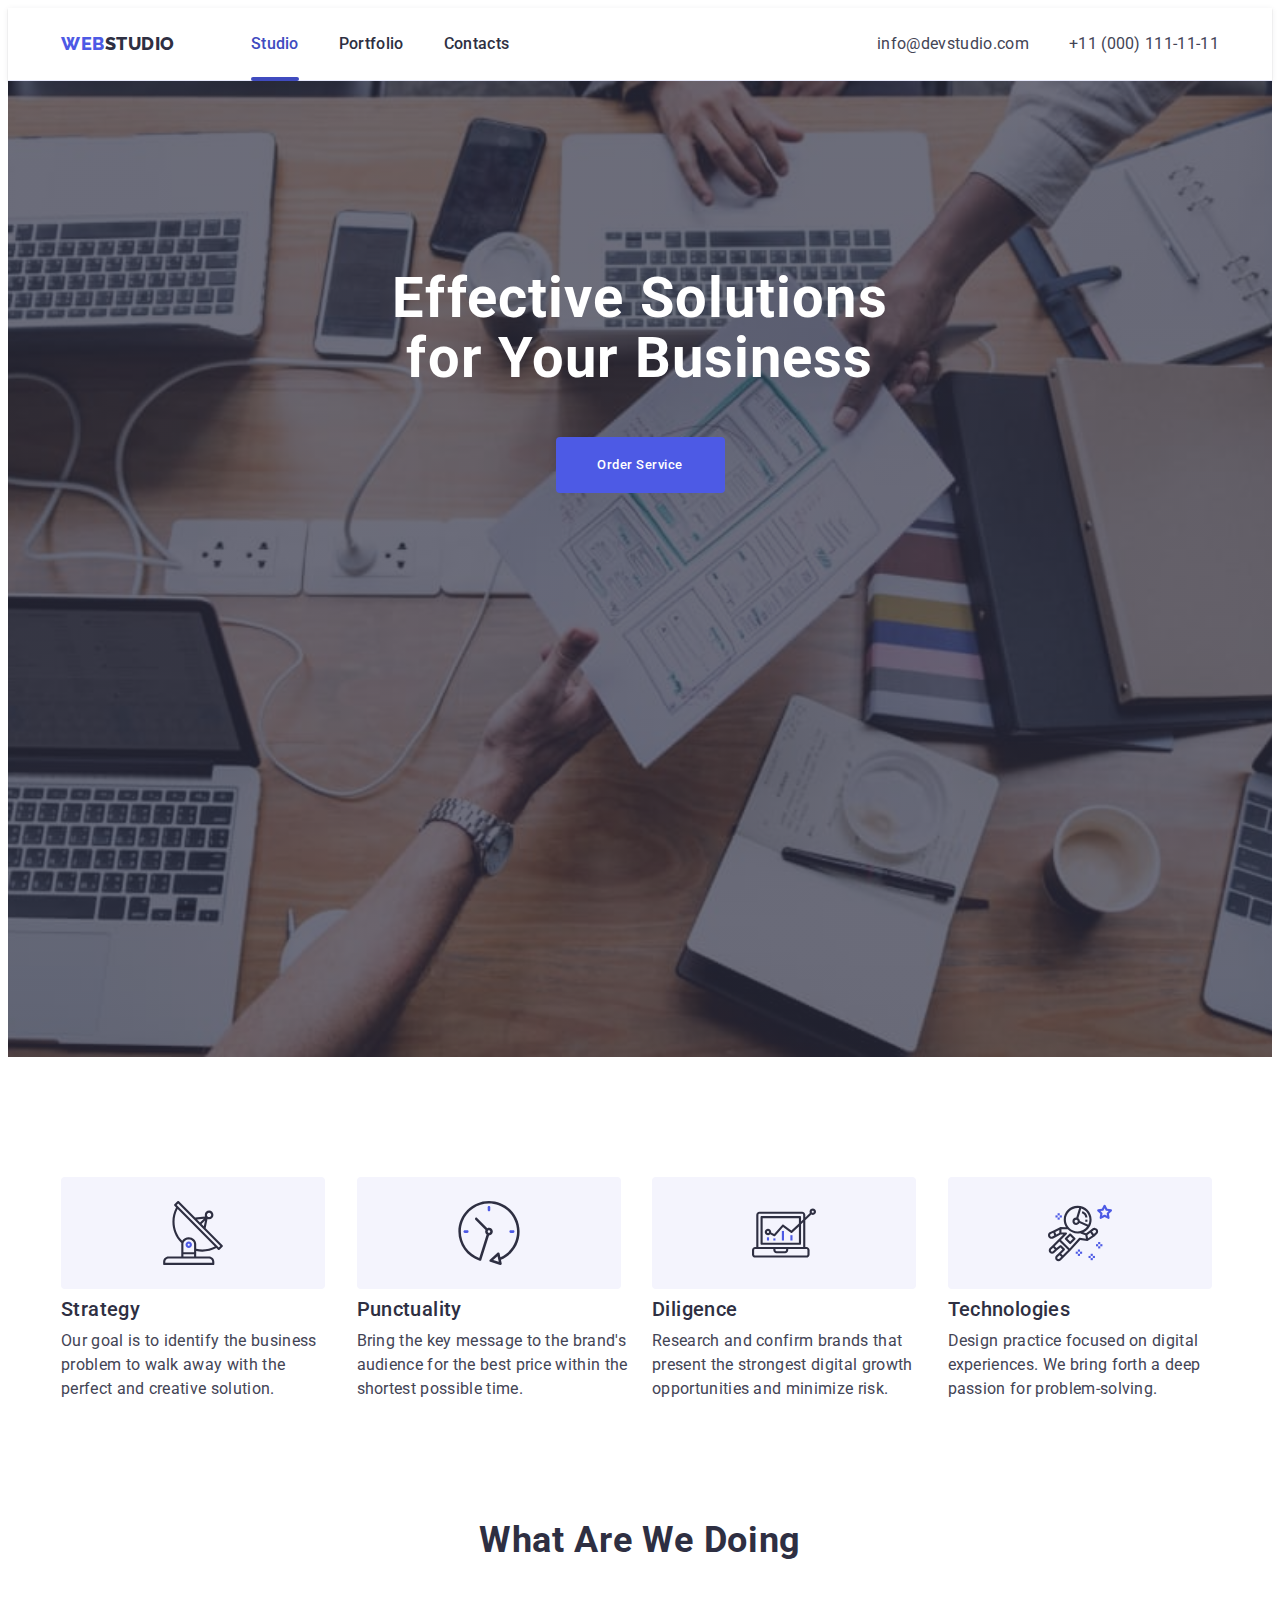
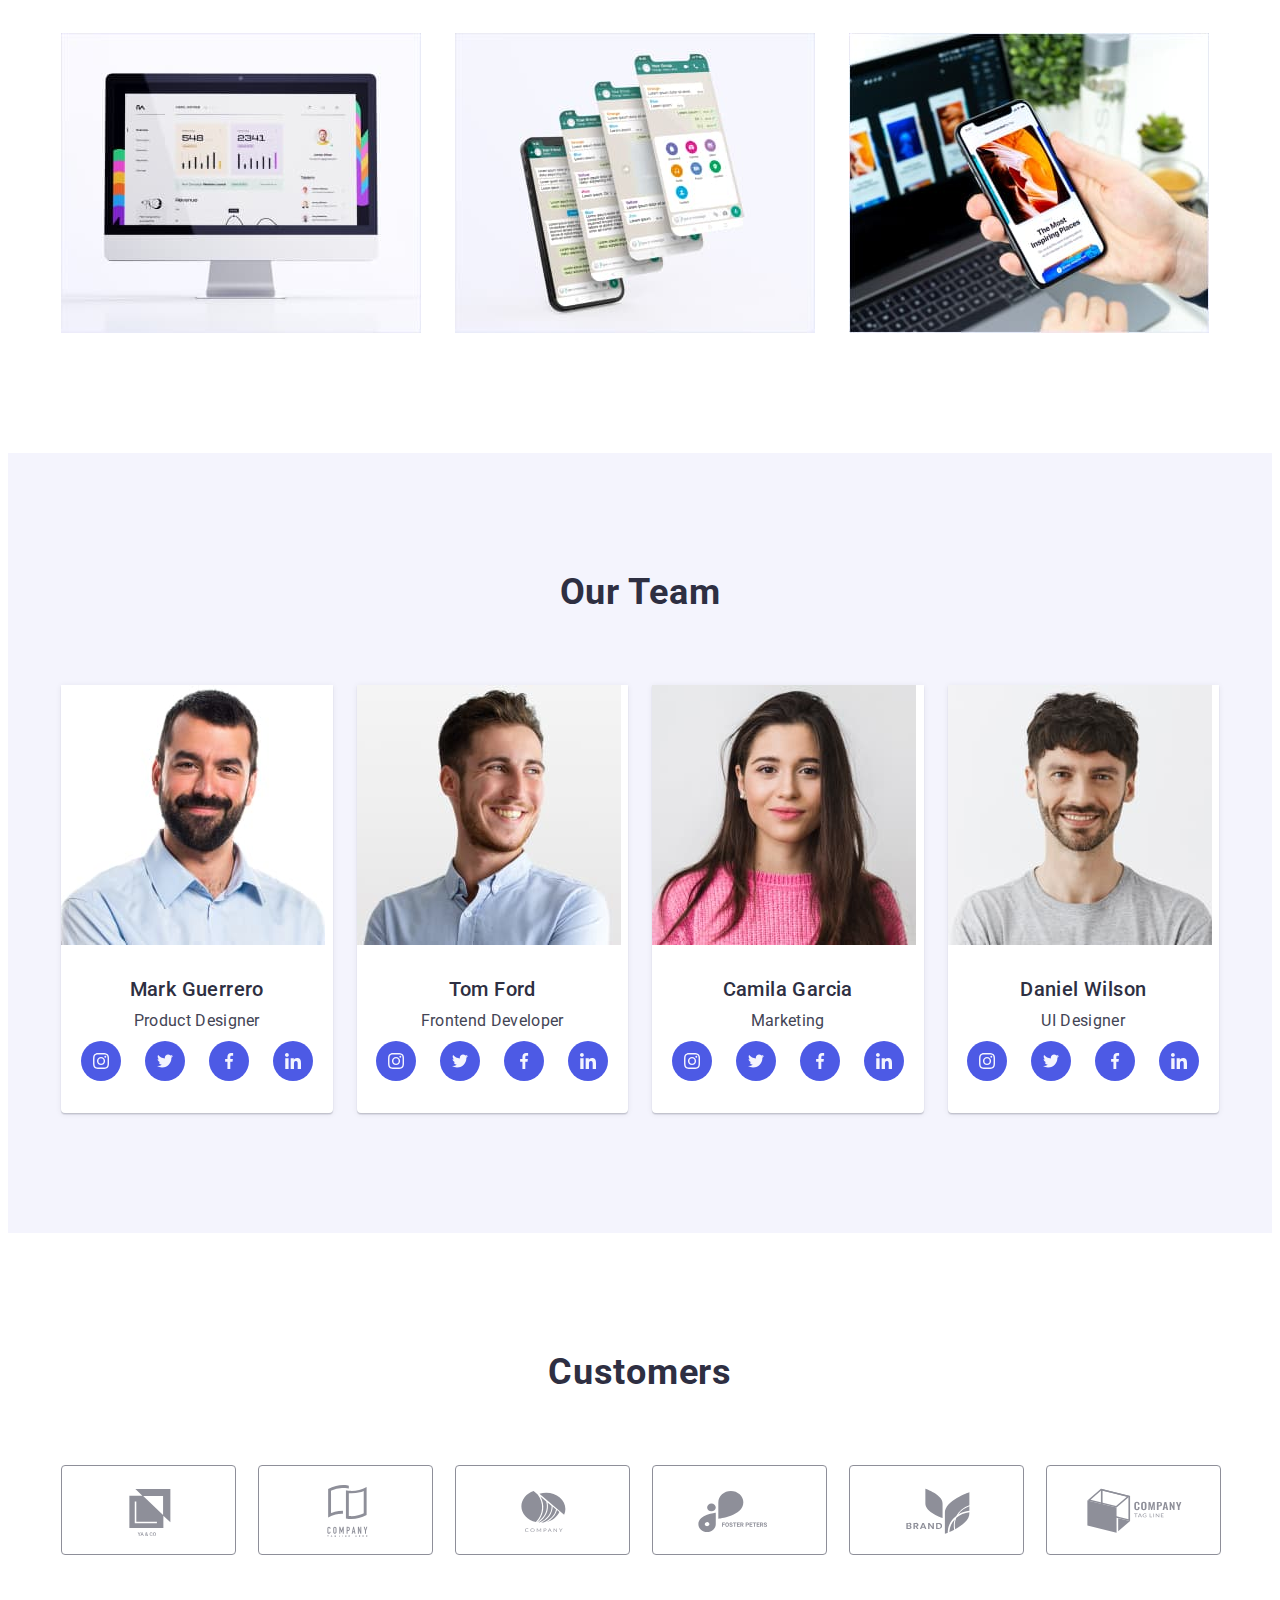
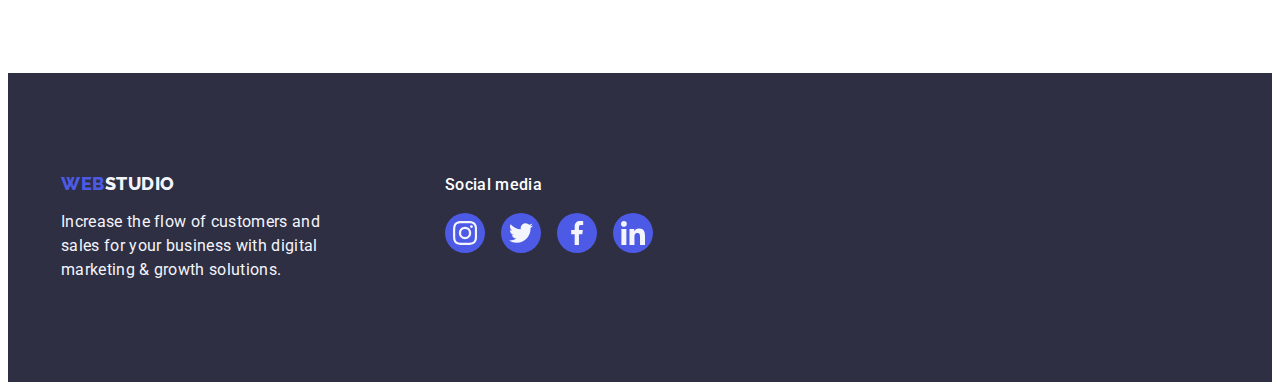
==== index.html @ 0ab4fd33 "Initial commit" ====
<!DOCTYPE html>
<html lang="en">

<head>
    <meta charset="UTF-8">
    <meta http-equiv="X-UA-Compatible" content="IE=edge">
    <meta name="viewport" content="width=device-width, initial-scale=1.0">
    <link rel="preconnect" href="https://fonts.googleapis.com">
    <link rel="preconnect" href="https://fonts.gstatic.com" crossorigin>
    <link
        href="https://fonts.googleapis.com/css2?family=Raleway:wght@800&family=Roboto:wght@400;500;700;900&display=swap"
        rel="stylesheet">

    <title>Studio</title>
    <link rel="stylesheet" href="https://cdnjs.cloudflare.com/ajax/libs/modern-normalize/2.0.0/modern-normalize.min.css"
        integrity="sha512-4xo8blKMVCiXpTaLzQSLSw3KFOVPWhm/TRtuPVc4WG6kUgjH6J03IBuG7JZPkcWMxJ5huwaBpOpnwYElP/m6wg=="
        crossorigin="anonymous" referrerpolicy="no-referrer">
    <link rel="stylesheet" href="./css/styles.css">
</head>

<body>
    <!-- HEADER -->
    <header class="header">
        <div class="container header-container">
            <nav class="header-navigation">
                <a class="logo-link link" href="./index.html">Web<span class="studio-logo">Studio</span></a>
                <ul class="navigation-list list">
                    <li class="navigation-item"><a class="navigation-link link current" href="./index.html">Studio</a>
                    </li>
                    <li class="navigation-item"><a class="navigation-link link" href="./portfolio.html">Portfolio</a>
                    </li>
                    <li class="navigation-item"><a class="navigation-link link" href="">Contacts</a></li>
                </ul>
            </nav>
            <address class="address">
                <ul class="address-list list">
                    <li class="address-item"><a class="address-link link"
                            href="mailto:info@devstudio.com">info@devstudio.com</a>
                    </li>
                    <li class="address-item"><a class="address-link link" href="tel:+110001111111">+11 (000)
                            111-11-11</a>
                    </li>
                </ul>
            </address>
        </div>
    </header>

    <!-- MAIN -->
    <main class="main">
        <!-- Section 1 -->
        <section class="section-one">
            <div class="container">
                <h1 class="main-title">Effective Solutions for Your Business</h1>
                <button class="button-studio" data-modal-open type="button">Order Service</button>
            </div>
        </section>

        <!-- Section 2 -->
        <section class="section-two">
            <div class="container">
                <h2 class="visually-hidden">Features</h2>
                <ul class="features-list list">
                    <li class="features-list-item">
                        <div class="main-fon-icon">
                            <svg class="features-icons" width="64" height="64">
                                <use href="./images/icons.svg#icon-antenna"></use>
                            </svg>
                        </div>
                        <h3 class="title-three">Strategy</h3>
                        <p class="features-text">Our goal is to identify the business
                            problem to walk away with the perfect and creative solution.</p>
                    </li>
                    <li class="features-list-item">
                        <div class="main-fon-icon">
                            <svg class="features-icons" width="64" height="64">
                                <use href="./images/icons.svg#icon-clock"></use>
                            </svg>
                        </div>
                        <h3 class="title-three">Punctuality</h3>
                        <p class="features-text">Bring the key message to the brand's audience for the best price within
                            the
                            shortest possible
                            time.
                        </p>
                    </li>
                    <li class="features-list-item">
                        <div class="main-fon-icon">
                            <svg class="features-icons" width="64" height="64">
                                <use href="./images/icons.svg#icon-diagram"></use>
                            </svg>
                        </div>
                        <h3 class="title-three">Diligence</h3>
                        <p class="features-text">Research and confirm brands that present the strongest digital growth
                            opportunities and minimize
                            risk.
                        </p>
                    </li>
                    <li class="features-list-item">
                        <div class="main-fon-icon">
                            <svg class="features-icons" width="64" height="64">
                                <use href="./images/icons.svg#icon-astronaut"></use>
                            </svg>
                        </div>
                        <h3 class="title-three">Technologies</h3>
                        <p class="features-text">Design practice focused on digital experiences. We bring forth a deep
                            passion for
                            problem-solving.
                        </p>
                    </li>
                </ul>
            </div>
        </section>

        <!-- Section 3 -->
        <section class="section-tree">
            <div class="container">
                <h2 class="title-two">What are we doing</h2>
                <ul class="our-work-list list">
                    <li class="our-work-item"><img src="./images/img-1.jpg" alt="computer" width="360" height="300">
                    </li>
                    <li class="our-work-item"><img src="./images/img-2.jpg" alt="smartphone" width="360" height="300">
                    </li>
                    <li class="our-work-item"><img src="./images/img-3.jpg" alt="hand" width="360" height="300"></li>
                </ul>
            </div>
        </section>

        <!-- Section 4 -->
        <section class="section-four">
            <div class="container">
                <h2 class="title-two">Our Team</h2>
                <ul class="members-list list">
                    <li class="members-list-item">
                        <img src="./images/mark.jpg" alt="Mark Guerrero photo" width="264" height="260">
                        <div class="members-list-box">
                            <h3 class="members-name">Mark Guerrero</h3>
                            <p class="members-position">Product Designer</p>
                            <ul class="members-media-list list">
                                <li class="members-item">
                                    <a class="media-link link" href="">
                                        <svg class="media-icons" width="16" height="16">
                                            <use href="./images/icons.svg#icon-instagram"></use>
                                        </svg>
                                    </a>
                                </li>

                                <li class="members-item">
                                    <a class="media-link link" href="">
                                        <svg class="media-icons" width="16" height="16">
                                            <use href="./images/icons.svg#icon-twitter"></use>
                                        </svg>
                                    </a>
                                </li>
                                <li class="members-item">
                                    <a class="media-link link" href="">
                                        <svg class="media-icons" width="16" height="16">
                                            <use href="./images/icons.svg#icon-facebook"></use>
                                        </svg>
                                    </a>
                                </li>
                                <li class="members-item">
                                    <a class="media-link link" href="">
                                        <svg class="media-icons" width="16" height="16">
                                            <use href="./images/icons.svg#icon-linkedin"></use>
                                        </svg>
                                    </a>
                                </li>
                            </ul>
                        </div>
                    </li>

                    <li class="members-list-item">
                        <img src="./images/tom.jpg" alt="Tom Ford photo" width="264" height="260">
                        <div class="members-list-box">
                            <h3 class="members-name">Tom Ford</h3>
                            <p class="members-position">Frontend Developer</p>
                            <ul class="members-media-list list">
                                <li class="members-item">
                                    <a class="media-link link" href="">
                                        <svg class="media-icons" width="16" height="16">
                                            <use href="./images/icons.svg#icon-instagram"></use>
                                        </svg>
                                    </a>
                                </li>

                                <li class="members-item">
                                    <a class="media-link link" href="">
                                        <svg class="media-icons" width="16" height="16">
                                            <use href="./images/icons.svg#icon-twitter"></use>
                                        </svg>
                                    </a>
                                </li>
                                <li class="members-item">
                                    <a class="media-link link" href="">
                                        <svg class="media-icons" width="16" height="16">
                                            <use href="./images/icons.svg#icon-facebook"></use>
                                        </svg>
                                    </a>
                                </li>
                                <li class="members-item">
                                    <a class="media-link link" href="">
                                        <svg class="media-icons" width="16" height="16">
                                            <use href="./images/icons.svg#icon-linkedin"></use>
                                        </svg>
                                    </a>
                                </li>
                            </ul>
                        </div>
                    </li>

                    <li class="members-list-item">
                        <img src="./images/camila.jpg" alt="Camila Garcia" width="264" height="260">
                        <div class="members-list-box">
                            <h3 class="members-name">Camila Garcia</h3>
                            <p class="members-position">Marketing</p>
                            <ul class="members-media-list list">
                                <li class="members-item">
                                    <a class="media-link link" href="">
                                        <svg class="media-icons" width="16" height="16">
                                            <use href="./images/icons.svg#icon-instagram"></use>
                                        </svg>
                                    </a>
                                </li>
                                <li class="members-item">
                                    <a class="media-link link" href="">
                                        <svg class="media-icons" width="16" height="16">
                                            <use href="./images/icons.svg#icon-twitter"></use>
                                        </svg>
                                    </a>
                                </li>
                                <li class="members-item">
                                    <a class="media-link link" href="">
                                        <svg class="media-icons" width="16" height="16">
                                            <use href="./images/icons.svg#icon-facebook"></use>
                                        </svg>
                                    </a>
                                </li>
                                <li class="members-item">
                                    <a class="media-link link" href="">
                                        <svg class="media-icons" width="16" height="16">
                                            <use href="./images/icons.svg#icon-linkedin"></use>
                                        </svg>
                                    </a>
                                </li>
                            </ul>
                        </div>
                    </li>

                    <li class="members-list-item">
                        <img src="./images/daniel.jpg" alt="Daniel Wilson" width="264" height="260">
                        <div class="members-list-box">
                            <h3 class="members-name">Daniel Wilson</h3>
                            <p class="members-position">UI Designer</p>
                            <ul class="members-media-list list">
                                <li class="members-item">
                                    <a class="media-link link" href="">
                                        <svg class="media-icons" width="16" height="16">
                                            <use href="./images/icons.svg#icon-instagram"></use>
                                        </svg>
                                    </a>
                                </li>
                                <li class="members-item">
                                    <a class="media-link link" href="">
                                        <svg class="media-icons" width="16" height="16">
                                            <use href="./images/icons.svg#icon-twitter"></use>
                                        </svg>
                                    </a>
                                </li>
                                <li class="members-item">
                                    <a class="media-link link" href="">
                                        <svg class="media-icons" width="16" height="16">
                                            <use href="./images/icons.svg#icon-facebook"></use>
                                        </svg>
                                    </a>
                                </li>
                                <li class="members-item">
                                    <a class="media-link link" href="">
                                        <svg class="media-icons" width="16" height="16">
                                            <use href="/images/icons.svg#icon-linkedin"></use>
                                        </svg>
                                    </a>
                                </li>
                            </ul>
                        </div>
                    </li>
                </ul>
            </div>
        </section>
        <!-- Section 5 -->
        <section class="section-five">
            <div class="container">
                <h2 class="title-two">Customers</h2>
                <ul class="customers-list list">
                    <li class="customers-link-item link">
                        <a class="customers-link" href="">
                            <svg class="customers-icons" width="104" height="56">
                                <use href="./images/icons.svg#icon-customer-1"></use>
                            </svg>
                        </a>
                    </li>
                    <li class="customers-link-item link">
                        <a class="customers-link" href="">
                            <svg class="customers-icons" width="104" height="56">
                                <use href="./images/icons.svg#icon-customer-2"></use>
                            </svg>
                        </a>
                    </li>
                    <li class="customers-link-item link">
                        <a class="customers-link" href="">
                            <svg class="customers-icons" width="104" height="56">
                                <use href="./images/icons.svg#icon-customer-3"></use>
                            </svg>
                        </a>
                    </li>
                    <li class="customers-link-item link">
                        <a class="customers-link" href="">
                            <svg class="customers-icons" width="104" height="56">
                                <use href="./images/icons.svg#icon-customer-4"></use>
                            </svg>
                        </a>
                    </li>
                    <li class="customers-link-item link">
                        <a class="customers-link" href="">
                            <svg class="customers-icons" width="104" height="56">
                                <use href="./images/icons.svg#icon-customer-5"></use>
                            </svg>
                        </a>
                    </li>
                    <li class="customers-link-item link">
                        <a class="customers-link" href="">
                            <svg class="customers-icons" width="104" height="56">
                                <use href="./images/icons.svg#icon-customer-6"></use>
                            </svg>
                        </a>
                    </li>
                </ul>
            </div>
        </section>
    </main>

    <!-- FOOTER -->
    <footer class="footer">
        <div class="container footer-container">
            <div class="footer-box">
                <a class="logo-footer-link link" href="./index.html">Web<span
                        class="studio-logo-footer">Studio</span></a>
                <p class="text-footer">
                    Increase the flow of customers and
                    sales for your business with digital
                    marketing & growth solutions.
                </p>
            </div>


            <div class="footer-icons-container">
                <p class="footer-subtitle">Social media</p>
                <ul class="footer-media-list list">
                    <li class="footer-item">
                        <a class="footer-link link" href="">
                            <svg class="footer-icons" width="24" height="24">
                                <use href="./images/icons.svg#icon-instagram"></use>
                            </svg>
                        </a>
                    </li>
                    <li class="footer-item">
                        <a class="footer-link link" href="">
                            <svg class="footer-icons" width="24" height="24">
                                <use href="./images/icons.svg#icon-twitter"></use>
                            </svg>
                        </a>
                    </li>
                    <li class="footer-item">
                        <a class="footer-link link" href="">
                            <svg class="footer-icons" width="24" height="24">
                                <use href="./images/icons.svg#icon-facebook"></use>
                            </svg>
                        </a>
                    </li>
                    <li class="footer-item">
                        <a class="footer-link link" href="">
                            <svg class="footer-icons" width="24" height="24">
                                <use href="./images/icons.svg#icon-linkedin"></use>
                            </svg>
                        </a>
                    </li>
                </ul>
            </div>
        </div>
    </footer>
    <!-- Модальне вікно -->
    <div class="backdrop is-hidden" data-modal>
        <div class="modal">
            <button type="button" class="modal-button" data-modal-close>
                <svg class="icon-modal" width="8" height="8">
                    <use href="./images/symbol-defs.svg#icon-vector"></use>
                </svg>
            </button>
        </div>
    </div>
    <script src="./js/modal.js"></script>
</body>

</html>
---- css/styles.css ----
:root {
  --primary-color: #4d5ae5;
  --ocean-color: #404bbf;
  --navy-blue-color: #2e2f42;
  --body-text-color: #434455;
  --white-color: #ffffff;
  --cloud-color: #f4f4fd;
  --accent-color: #e7e9fc;
}

body {
  font-family: "Roboto", sans-serif;
  color: var(--body-text-color);
  background-color: var(--white-color);
}
.link {
  text-decoration: none;
}
.list {
  list-style: none;
}
p,
h1,
h2,
h3,
h4,
h5,
h6 {
  margin-top: 0;
  margin-bottom: 0;
}
ul {
  margin-top: 0;
  margin-bottom: 0;
  padding-left: 0;
}
img {
  display: block;
  max-width: 100%;
}
.container {
  width: 100%;
  max-width: 1158px;
  padding-left: 15px;
  padding-right: 15px;
  margin: 0 auto;
}
/*---------------------------------Header--------------------------------*/
.header {
  border-bottom: 1px solid #e7e9fc;
  height: 72px;
  box-shadow: 0px 2px 1px rgba(46, 47, 66, 0.08),
    0px 1px 1px rgba(46, 47, 66, 0.16), 0px 1px 6px rgba(46, 47, 66, 0.08);
}
.header-container {
  display: flex;
  align-items: center;
}
.header-navigation {
  display: flex;
  align-items: center;
  margin-right: auto;
}
.logo-link {
  font-family: "Raleway", sans-serif;
  text-transform: uppercase;
  color: var(--primary-color);
  font-weight: 800;
  font-size: 18px;
  line-height: 1.17;
  letter-spacing: 0.03em;
  margin-right: 76px;
}
.studio-logo {
  color: var(--navy-blue-color);
}
.navigation-list {
  display: flex;
  gap: 40px;
}
.navigation-link {
  font-weight: 500;
  font-size: 16px;
  line-height: 1.5;
  color: var(--navy-blue-color);
  letter-spacing: 0.02em;
  padding: 24px 0;
  display: block;
  transition: color 250ms cubic-bezier(0.4, 0, 0.2, 1);
}
.navigation-link:hover,
.navigation-link:focus {
  color: var(--ocean-color);
}
.current {
  position: relative;
  color: var(--ocean-color);
}
.current::after {
  content: "";
  position: absolute;
  left: 0;
  bottom: -1px;
  width: 100%;
  height: 4px;
  background-color: var(--ocean-color);
  border-radius: 2px;
}
.address {
  font-style: normal;
  display: flex;
  gap: 40px;
  padding: 24px 0;
}
.address-list {
  display: flex;
  gap: 40px;
}
.address-link {
  font-style: normal;
  font-size: 16px;
  line-height: 1.5;
  color: var(--body-text-color);
  letter-spacing: 0.02em;
  transition: color 250ms cubic-bezier(0.4, 0, 0.2, 1);
}
.address-link:hover,
.address-link:focus {
  color: var(--ocean-color);
}

/* ------------------------Main-------------------------- */
.section-one {
  background-color: var(--navy-blue-color);
  background-image: linear-gradient(
      rgba(46, 47, 66, 0.7),
      rgba(46, 47, 66, 0.7)
    ),
    url(../images/people-office.jpg);
  background-repeat: no-repeat;
  background-position: center;
  background-size: cover;
  padding: 188px 0;
  height: 600px;
  max-width: 1440px;
  margin-left: auto;
  margin-right: auto;
}

.main-title {
  font-size: 56px;
  color: var(--white-color);
  line-height: 1.07;
  letter-spacing: 0.02em;
  text-align: center;
  max-width: 496px;
  margin-left: auto;
  margin-right: auto;
  margin-bottom: 48px;
}

.button-studio {
  font-family: "Roboto", sans-serif;
  font-weight: 500;
  background-color: var(--primary-color);
  line-height: 1.5;
  letter-spacing: 0.04em;
  color: var(--white-color);
  cursor: pointer;
  display: block;
  width: 169px;
  min-width: 169px;
  height: 56px;
  border: none;
  border-radius: 4px;
  margin-left: auto;
  margin-right: auto;
  transition: background-color 250ms cubic-bezier(0.4, 0, 0.2, 1);
}

.button-studio:hover,
.button-studio:focus {
  background-color: var(--ocean-color);
}

/* ----------------------SECTION_02----------------------- */
.section-two {
  padding: 120px 0;
}
.visually-hidden {
  position: absolute;
  width: 1px;
  height: 1px;
  margin: -1px;
  border: 0;
  padding: 0;
  white-space: nowrap;
  clip-path: inset(100%);
  clip: rect(0 0 0 0);
  overflow: hidden;
}
.features-list {
  display: flex;
  gap: 24px;
}
.features-list-item {
  width: calc((100% - 72px) / 4);
}
.main-fon-icon {
  display: flex;
  gap: 24px;
  max-width: 264px;
  height: 112px;
  background-color: var(--cloud-color);
  align-items: center;
  justify-content: center;
  margin-bottom: 8px;
  border-radius: 4px;
}
.features-icons {
}
.title-three {
  font-weight: 500;
  font-size: 20px;
  line-height: 1.2;
  color: var(--navy-blue-color);
  letter-spacing: 0.02em;
  margin-bottom: 8px;
}

.features-text {
  font-size: 16px;
  line-height: 1.5;
  color: var(--body-text-color);
  letter-spacing: 0.02em;
}

/* --------------------------------SECTION_03------------------------------- */
.section-tree {
  padding-bottom: 120px;
  text-align: center;
}
.title-two {
  font-size: 36px;
  text-transform: capitalize;
  color: var(--navy-blue-color);
  line-height: 1.11;
  letter-spacing: 0.02em;
  text-align: center;
  margin-bottom: 72px;
}
.our-work-list {
  display: flex;
  gap: 24px;
}
.our-work-item {
  width: calc((100% - 24px * 2) / 3);
}
/* ---------------------------------SECTION_04--------------------------------- */
.section-four {
  background-color: var(--cloud-color);
  padding: 120px 0;
}
.members-list {
  display: flex;
  gap: 24px;
}
.members-list-item {
  background-color: var(--white-color);
  width: calc((100% - 24px * 3) / 4);
  border-radius: 0px 0px 4px 4px;
  box-shadow: 0px 1px 6px rgba(46, 47, 66, 0.08),
    0px 1px 1px rgba(46, 47, 66, 0.16), 0px 2px 1px rgba(46, 47, 66, 0.08);
}
.members-list-box {
  padding: 32px 0;
}
.members-name {
  font-weight: 500;
  font-size: 20px;
  line-height: 1.2;
  color: var(--navy-blue-color);
  letter-spacing: 0.02em;
  text-align: center;
  margin-bottom: 8px;
}

.members-position {
  font-size: 16px;
  line-height: 1.5;
  color: var(--body-text-color);
  letter-spacing: 0.02em;
  text-align: center;
  /* margin-top: 8px; */
  margin-bottom: 8px;
}
.members-media-list {
  display: flex;
  gap: 24px;
  justify-content: center;
}
.members-item {
  height: 40px;
  width: 40px;
}
.media-link {
  height: 100%;
  width: 100%;
  background-color: var(--primary-color);
  border-radius: 50%;
  display: flex;
  text-align: center;
  justify-content: center;
  align-items: center;
  transition: background-color 250ms cubic-bezier(0.4, 0, 0.2, 1);
}
.media-link:hover,
.media-link:focus {
  background-color: var(--ocean-color);
}
.media-icons {
  fill: var(--cloud-color);
}
/* ----------------------------SECTION_05-------------------------------------- */
.section-five {
  padding: 120px 0;
}
.customers-list {
  display: flex;
  gap: 24px;
  justify-content: center;
}
.customers-link-item {
  height: 88px;
  width: 56px;
  width: calc((100% - 120px) / 6);
}
.customers-link {
  height: 100%;
  width: 100%;
  border: 1px solid #8e8f99;
  display: flex;
  text-align: center;
  justify-content: center;
  align-items: center;
  border: 1px solid #8e8f99;
  border-radius: 4px;
  background-color: var(--white-color);
  transition: border-color 250ms cubic-bezier(0.4, 0, 0.2, 1),
    color 250ms cubic-bezier(0.4, 0, 0.2, 1);
  color: #8e8f99;
}
.customers-link:hover,
.customers-link:focus {
  border: 1px solid var(--ocean-color);
  color: #404bbf;
}
.customers-link:hover .customers-icons,
.customers-link:focus .customers-icons {
  fill: var(--ocean-color);
}
.customers-icons {
  /* fill: #8e8f99; */
  transition: fill 250ms cubic-bezier(0.4, 0, 0.2, 1);
  fill: currentColor;
}
/* --------------------------------------FOOTER----------------------------------*/
.footer {
  background-color: var(--navy-blue-color);
  padding: 100px 0;
}
.footer-container {
  display: flex;
  align-items: baseline;
}
.footer-box {
  margin-right: 120px;
  /* display: flex; */
}
.logo-footer-link {
  font-family: "Raleway", sans-serif;
  font-weight: 800;
  font-size: 18px;
  line-height: 1.17;
  letter-spacing: 0.03em;
  text-transform: uppercase;
  color: var(--primary-color);
  display: flex;
  display: inline-block;
  margin-bottom: 16px;
}
.studio-logo-footer {
  color: var(--cloud-color);
}
.text-footer {
  font-size: 16px;
  line-height: 1.5;
  color: var(--cloud-color);
  letter-spacing: 0.02em;
  max-width: 264px;
}
.footer-icons-container {
  margin-right: 120px;
}
.footer-subtitle {
  font-weight: 500;
  font-size: 16px;
  line-height: 1.5;
  color: var(--white-color);
  letter-spacing: 0.02em;
  margin-bottom: 16px;
}
.footer-media-list {
  display: flex;
  gap: 16px;
  justify-content: center;
}
.footer-item {
  height: 40px;
  width: 40px;
}
.footer-link {
  height: 100%;
  width: 100%;
  background-color: var(--primary-color);
  border-radius: 50%;
  display: flex;
  text-align: center;
  justify-content: center;
  align-items: center;
  transition: background-color 250ms cubic-bezier(0.4, 0, 0.2, 1);
}
.footer-link:hover,
.footer-link:focus {
  background-color: #31d0aa;
}
.footer-icons {
  fill: var(--cloud-color);
}

/*------------------------------------------PORTFOLIO-------------------------------------*/
.section-portfolio {
  list-style: none;
  padding: 96px 0 120px 0;
}
.button-portfolio-list {
  display: flex;
  gap: 24px;
  margin-bottom: 72px;
  justify-content: center;
}
.button-portfolio {
  font-family: "Roboto", sans-serif;
  font-weight: 500;
  font-size: 16px;
  line-height: 1.5;
  letter-spacing: 0.04em;
  color: var(--primary-color);
  background-color: var(--cloud-color);
  cursor: pointer;
  border: 1px solid var(--accent-color);
  border-radius: 4px;
  padding: 12px 24px;
  transition: color 250ms cubic-bezier(0.4, 0, 0.2, 1),
    background-color 250ms cubic-bezier(0.4, 0, 0.2, 1),
    border-color 250ms cubic-bezier(0.4, 0, 0.2, 1),
    box-shadow 250ms cubic-bezier(0.4, 0, 0.2, 1);
}
.button-portfolio:hover,
.button-portfolio:focus {
  color: var(--white-color);
  background-color: var(--ocean-color);
  border: 1px solid transparent;
  box-shadow: 0px 3px 1px rgba(0, 0, 0, 0.1), 0px 2px 1px rgba(0, 0, 0, 0.08),
    0px 2px 2px rgba(0, 0, 0, 0.12);
}
/* <!--------------------------------------Portfolio projects list -----------------------------------> */
.portfolio-list {
  list-style: none;
  display: flex;
  flex-wrap: wrap;
  column-gap: 24px;
  row-gap: 48px;
}
.portfolio-item {
  width: calc((100% - 48px) / 3);
  background-color: var(--white-color);
}

.portfolio-item:hover .portfolio-cover-text {
  transform: translateY(0%);
}
.portfolio-link:focus .portfolio-cover-text {
  transform: translateY(0%);
}
.portfolio-link:hover,
.portfolio-link:focus {
  box-shadow: 0px 1px 6px rgba(46, 47, 66, 0.08),
    0px 1px 1px rgba(46, 47, 66, 0.16), 0px 2px 1px rgba(46, 47, 66, 0.08);
  border: 1px solid #e7e9fc;
}
.portfolio-link {
  display: block;
  /* box-shadow: 0px 1px 6px rgba(46, 47, 66, 0.08),
    0px 1px 1px rgba(46, 47, 66, 0.16), 0px 2px 1px rgba(46, 47, 66, 0.08);
  border: 1px solid #e7e9fc; */
  transition: box-shadow 250ms cubic-bezier(0.4, 0, 0.2, 1);
}

.portfolio-cover-block {
  position: relative;
  overflow: hidden;
}
.portfolio-cover-text {
  font-size: 16px;
  line-height: 1.5;
  letter-spacing: 0.02em;
  color: var(--cloud-color);
  background-color: var(--primary-color);
  position: absolute;
  top: 0;
  left: 0;
  padding: 40px 32px;
  transform: translateY(100%);
  transition: transform 250ms cubic-bezier(0.4, 0, 0.2, 1);
  width: 100%;
  height: 100%;
}
.portfolio-info {
  padding: 32px 16px;
  border: 1px solid var(--accent-color);
  width: 360px;
  border: 1px solid var(--accent-color);
  border-top: none;
  border: 1px solid #e7e9fc;
}
.portfolio-title {
  font-weight: 500;
  font-size: 20px;
  line-height: 1.2;
  color: var(--navy-blue-color);
  margin-bottom: 8px;
}

.portfolio-description {
  font-size: 16px;
  line-height: 1.5;
  color: var(--body-text-color);
  letter-spacing: 0.02em;
}
.portfolio-title {
  font-weight: 500;
  font-size: 20px;
  line-height: 1.2;
  letter-spacing: 0.02em;
  color: var(--navy-blue-color);
  margin-bottom: 8px;
}
/* <!-- Модальне вікно --> */
.backdrop {
  position: fixed;
  top: 0;
  z-index: 2;
  width: 100%;
  height: 100%;
  background-color: rgba(46, 47, 66, 0.4);
  transition: opacity 250ms cubic-bezier(0.4, 0, 0.2, 1),
    visibility 250ms cubic-bezier(0.4, 0, 0.2, 1);
}
.modal {
  position: absolute;
  top: 50%;
  left: 50%;
  transform: translate(-50%, -50%) scale(1);
  transition: transform 250ms cubic-bezier(0.4, 0, 0.2, 1);
  width: 408px;
  min-height: 584px;
  background-color: #fcfcfc;
  box-shadow: 0px 1px 1px rgba(0, 0, 0, 0.14), 0px 1px 3px rgba(0, 0, 0, 0.12),
    0px 2px 1px rgba(0, 0, 0, 0.2);
  border-radius: 4px;
  /* padding: 24px 360px 536px 24px; */
}
.backdrop.modal .is-hidden {
  transform: translate(-50%, -50%) scale(0);
}
.modal-button {
  position: absolute;
  right: 24px;
  top: 24px;
  width: 24px;
  height: 24px;
  border: 1px solid rgba(0, 0, 0, 0.1);
  background-color: transparent;
  border-radius: 50%;
  background-color: #e7e9fc;
  cursor: pointer;
  display: flex;
  align-items: center;
  justify-content: center;
  padding: 0;
  transition: background-color 250ms cubic-bezier(0.4, 0, 0.2, 1),
    border 250ms cubic-bezier(0.4, 0, 0.2, 1);
}
.modal-button:hover,
.modal-button:focus {
  background-color: var(--ocean-color);
  fill: var(--white-color);
  border: none;
}
.icon-modal {
  transition: fill 250ms cubic-bezier(0.4, 0, 0.2, 1);
}
.is-hidden {
  visibility: hidden;
  opacity: 0;
  pointer-events: none;
}
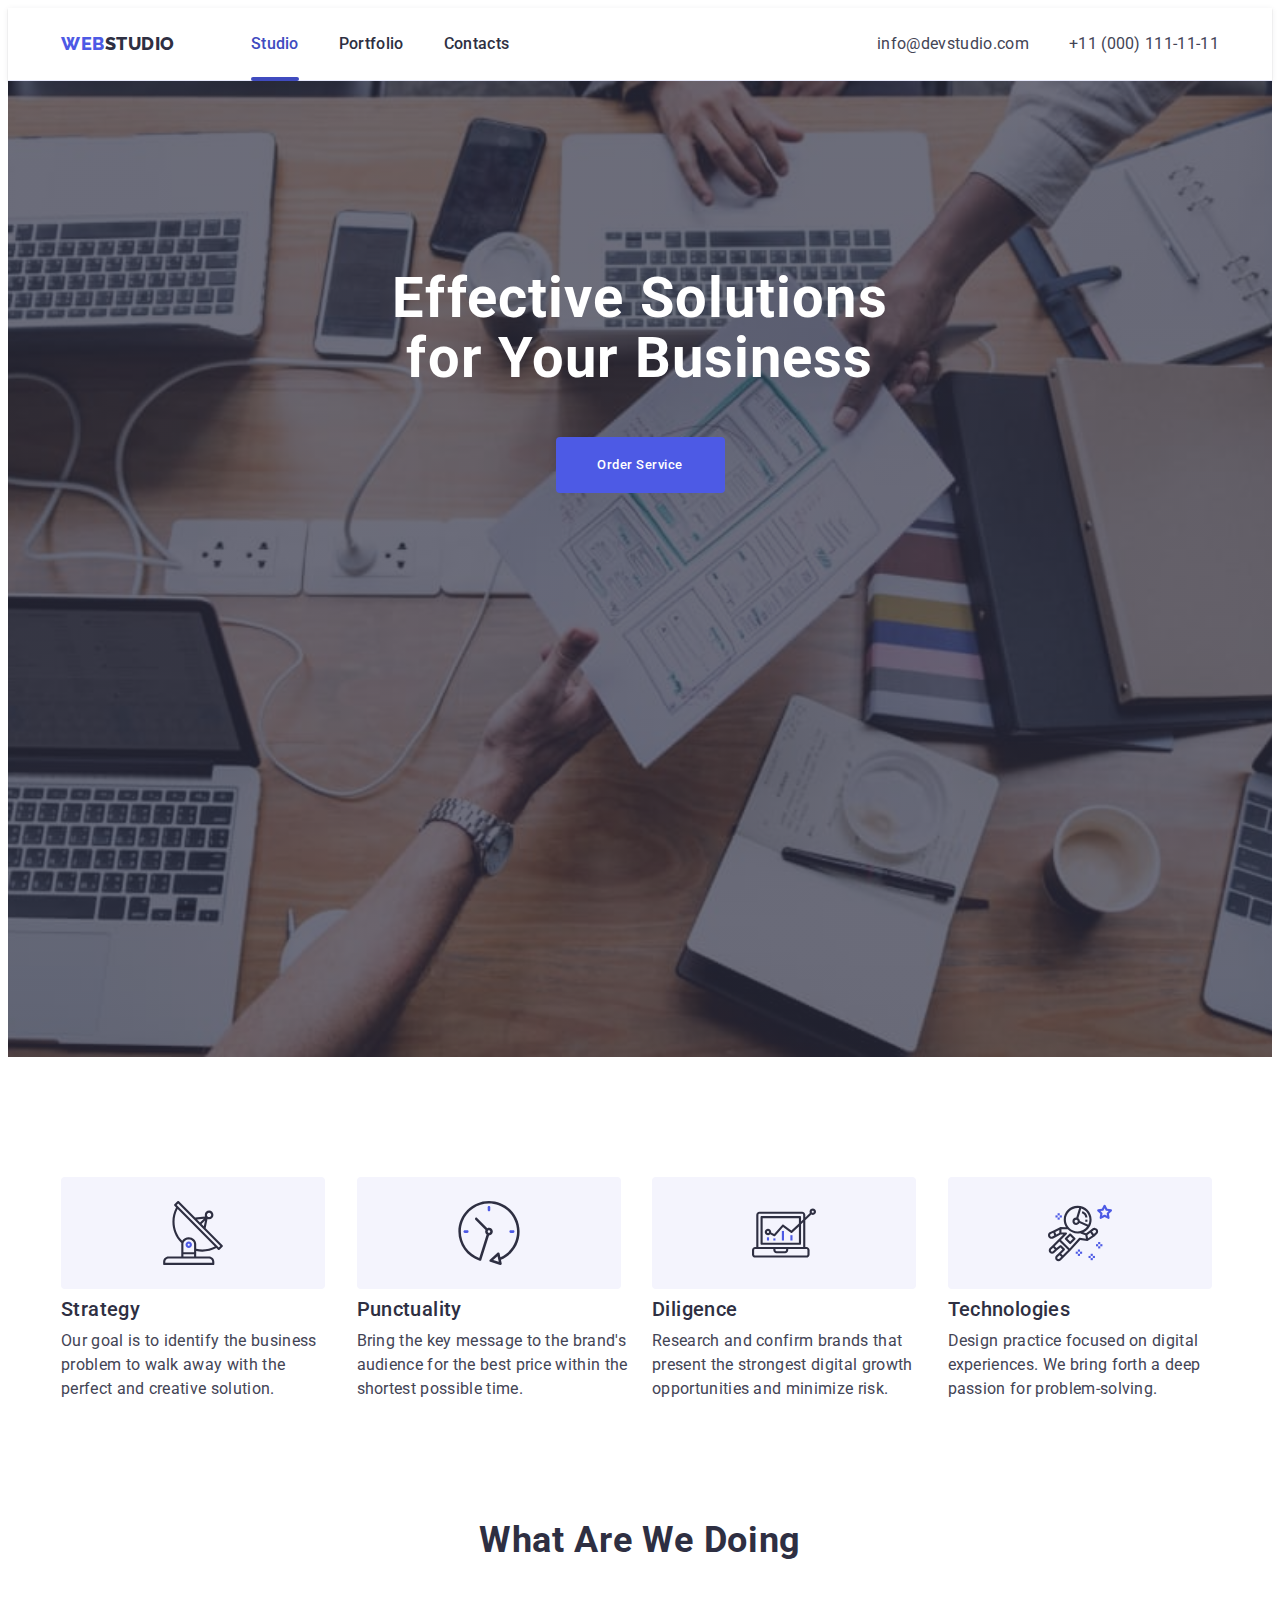
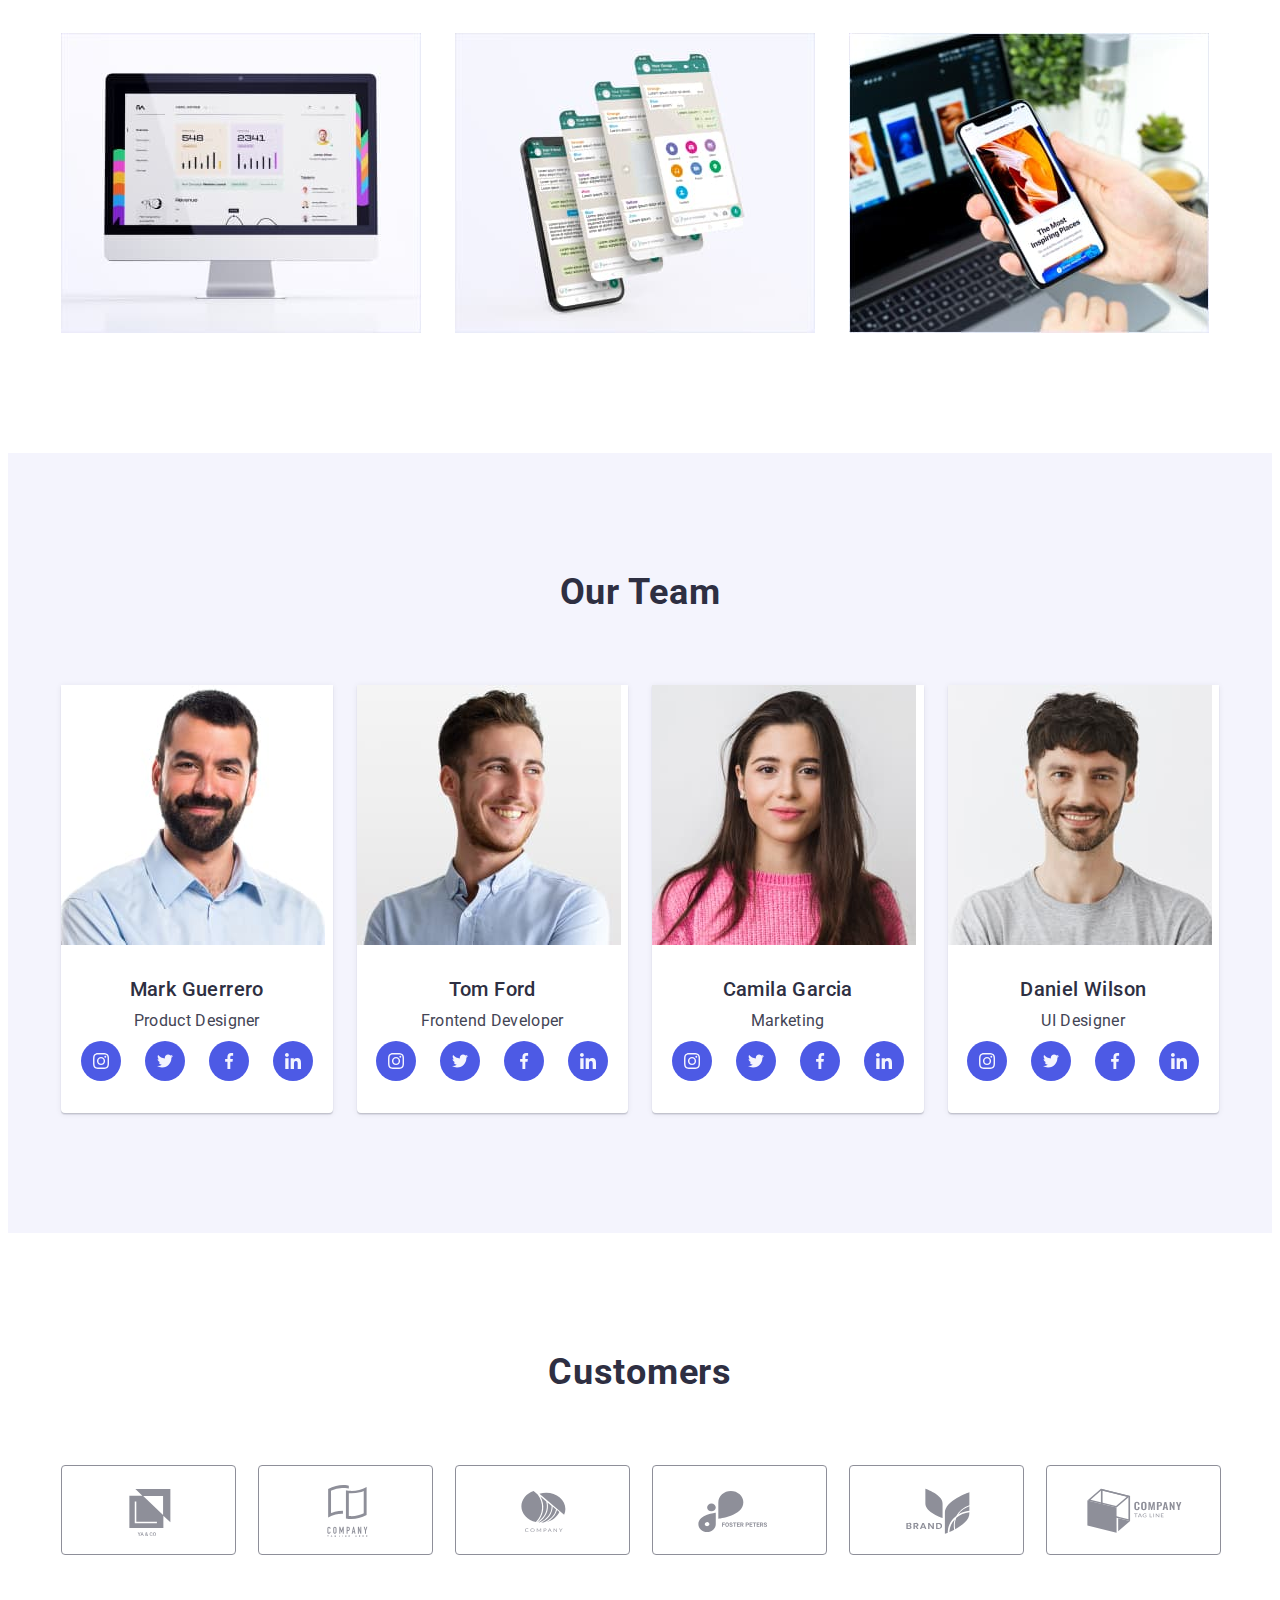
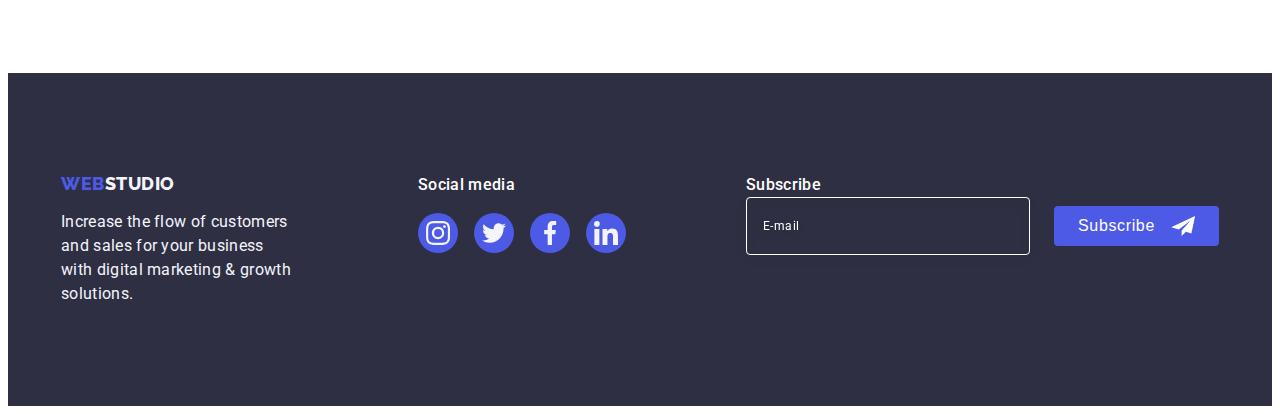
==== commit ac4aaa5e: "homework05-vsersion01" ====
--- a/index.html
+++ b/index.html
@@ -385,16 +385,80 @@
                     </li>
                 </ul>
             </div>
+
+            <div class="modal-footer">
+                <form class="footer-form">
+                    <label for="footer-email" class="label-title">Subscribe</label>
+
+                    <div class="footer-modal">
+                        <input type="email" name="footer-email" id="footer-email" class="footer-input"
+                            placeholder="E-mail">
+                        <button type="submit" class="footer-btn">Subscribe
+                            <svg class="icons-send" width="24" height="20">
+                                <use href="./images/icons.svg#icon-send"></use>
+                            </svg>
+                        </button>
+                    </div>
+                </form>
+            </div>
         </div>
     </footer>
+
+
     <!-- Модальне вікно -->
     <div class="backdrop is-hidden" data-modal>
         <div class="modal">
             <button type="button" class="modal-button" data-modal-close>
-                <svg class="icon-modal" width="8" height="8">
+                <svg class="icon-modal" width="24" height="24">
                     <use href="./images/symbol-defs.svg#icon-vector"></use>
                 </svg>
             </button>
+            <p class="modal-title">Leave your contacts and we will call you back</p>
+            <form class="modal-form">
+                <div class="modal-field">
+                    <label for="user-name" class="modal-label">Name</label>
+                    <div class="input-wrap">
+                        <input type="text" name="user-name" id="user-name" class="modal-input">
+                        <svg class="icons-input" width="18" height="24">
+                            <use href="./images/icons.svg#icon-name"></use>
+                        </svg>
+                    </div>
+                </div>
+                <div class="modal-field">
+                    <label for="user-tel" class="modal-label">Phone</label>
+                    <div class="input-wrap">
+                        <input type="tel" name="user-tel" id="user-tel" class="modal-input">
+                        <svg class="icons-input" width="18" height="24">
+                            <use href="./images/icons.svg#icon-phone"></use>
+                        </svg>
+                    </div>
+                </div>
+                <div class="modal-field">
+                    <label for="user-email" class="modal-label">Email</label>
+                    <div class="input-wrap">
+                        <input type="email" name="user-email" id="user-email" class="modal-input">
+                        <svg class="icons-input" width="18" height="24">
+                            <use href="./images/icons.svg#icon-email"></use>
+                        </svg>
+                    </div>
+                </div>
+
+
+                <div class="modal-field">
+                    <label for="modal-text" class="modal-label">Comment</label>
+                    <textarea name="modal-text" placeholder="Text input" class="modal-textarea"></textarea>
+                </div>
+                <div class="modal-field">
+                    <input type="checkbox" name="policy" id="policy" class="input-check visually-hidden" value="true">
+                    <label for="policy" class="check-text "> <span><svg clas="icons-input" width="10" height="8">
+                                <use href="./images/icons.svg#icon-check"></use>
+                            </svg></span> I accept the terms and conditions of the&nbsp;<a href="">Privacy
+                            Policy</a>
+                    </label>
+                </div>
+            </form>
+            <button typ="submit" class="modal-send-btn">Send</button>
+
         </div>
     </div>
     <script src="./js/modal.js"></script>
--- a/css/styles.css
+++ b/css/styles.css
@@ -44,6 +44,10 @@
   padding-left: 15px;
   padding-right: 15px;
   margin: 0 auto;
+}
+
+input {
+  font-family: "Roboto", sans-serif;
 }
 /*---------------------------------Header--------------------------------*/
 .header {
@@ -437,7 +441,74 @@
 .footer-icons {
   fill: var(--cloud-color);
 }
-
+.modal-footer {
+}
+.footer-input {
+}
+.footer-form {
+}
+.label-title {
+  font-weight: 500;
+  font-size: 16px;
+  line-height: 1.5;
+  letter-spacing: 0.02em;
+  color: var(--white-color);
+  /* margin-bottom: 16px; */
+}
+.footer-modal {
+  display: flex;
+  justify-content: center;
+  align-items: center;
+  gap: 16px;
+}
+.footer-input {
+  width: 264px;
+  height: 40px;
+  border: 1px solid #ffffff;
+  border-radius: 4px;
+  filter: drop-shadow(0px 4px 4px rgba(0, 0, 0, 0.15));
+  background-color: transparent;
+  color: var(--white-color);
+  padding-left: 16px;
+  padding-top: 8px;
+  padding-bottom: 8px;
+  margin-right: 8px;
+  outline: transparent;
+  /* margin-top: 16px; */
+}
+.footer-input::placeholder {
+  font-size: 12px;
+  line-height: 2;
+  display: flex;
+  align-items: center;
+  letter-spacing: 0.04em;
+  color: var(--white-color);
+}
+.footer-btn {
+  min-width: 165px;
+  height: 40px;
+  font-weight: 500;
+  font-size: 16px;
+  line-height: 1.5;
+  letter-spacing: 0.04em;
+  color: var(--white-color);
+  background-color: var(--primary-color);
+  border-radius: 4px;
+  border: none;
+  cursor: pointer;
+  transition: background-color 250ms cubic-bezier(0.4, 0, 0.2, 1);
+  display: flex;
+  align-items: center;
+  justify-content: center;
+  gap: 16px;
+}
+.footer-btn:hover,
+.footer-btn:focus {
+  background-color: var(--ocean-color);
+}
+.icons-send {
+  fill: var(--white-color);
+}
 /*------------------------------------------PORTFOLIO-------------------------------------*/
 .section-portfolio {
   list-style: none;
@@ -579,7 +650,7 @@
   box-shadow: 0px 1px 1px rgba(0, 0, 0, 0.14), 0px 1px 3px rgba(0, 0, 0, 0.12),
     0px 2px 1px rgba(0, 0, 0, 0.2);
   border-radius: 4px;
-  /* padding: 24px 360px 536px 24px; */
+  padding: 24px;
 }
 .backdrop.modal .is-hidden {
   transform: translate(-50%, -50%) scale(0);
@@ -609,6 +680,7 @@
   border: none;
 }
 .icon-modal {
+  fill: var(--navy-blue-color);
   transition: fill 250ms cubic-bezier(0.4, 0, 0.2, 1);
 }
 .is-hidden {
@@ -616,3 +688,129 @@
   opacity: 0;
   pointer-events: none;
 }
+.modal-title {
+  font-weight: 500;
+  font-size: 16px;
+  line-height: 1.5;
+  text-align: center;
+  letter-spacing: 0.02em;
+  color: var(--navy-blue-color);
+  margin-bottom: 16px;
+  margin-top: 24 px;
+}
+.modal-form {
+}
+.modal-field {
+  margin-bottom: 8px;
+}
+.modal-label {
+  font-size: 12px;
+  line-height: 1.17;
+  letter-spacing: 0.04em;
+  color: #8e8f99;
+  display: inline-block;
+  margin-bottom: 4px;
+}
+.modal-input {
+  width: 100%;
+  height: 40px;
+  border: 1px solid rgba(46, 47, 66, 0.4);
+  border-radius: 4px;
+  background-color: transparent;
+  padding-left: 38px;
+  padding-right: 16px;
+  font-size: 12px;
+  line-height: 1.17;
+  letter-spacing: 0.04em;
+  outline: transparent;
+  transition: border-color 250ms cubic-bezier(0.4, 0, 0.2, 1);
+}
+.modal-input:focus {
+  border-color: var(--primary-color);
+}
+.modal-input:focus + .icons-input {
+  fill: var(--primary-color);
+}
+
+.input-wrap {
+  position: relative;
+}
+.icons-input {
+  fill: var(--navy-blue-color);
+  position: absolute;
+  left: 16px;
+  top: 50%;
+  transform: translateY(-50%);
+  transition: fill 250ms cubic-bezier(0.4, 0, 0.2, 1);
+}
+.modal-textarea {
+  width: 100%;
+  height: 120px;
+  border: 1px solid rgba(46, 47, 66, 0.4);
+  border-radius: 4px;
+  background-color: transparent;
+  padding-top: 8px;
+  padding-left: 16px;
+  padding-right: 16px;
+  /* margin-bottom: 16px; */
+  font-size: 12px;
+  line-height: 1.17;
+  letter-spacing: 0.04em;
+  outline: transparent;
+  resize: none;
+}
+.modal-textarea:focus {
+  border-color: var(--primary-color);
+}
+.input-check {
+}
+
+.check-text {
+  font-weight: 400;
+  font-size: 12px;
+  line-height: 1.17;
+  letter-spacing: 0.04em;
+  color: #8e8f99;
+  display: flex;
+  align-items: center;
+}
+.check-text span {
+  width: 16px;
+  height: 16px;
+  border: 1px solid rgba(46, 47, 66, 0.4);
+  border-radius: 2px;
+  margin-right: 8px;
+  display: flex;
+  align-items: center;
+  justify-content: center;
+  fill: transparent;
+}
+.check-text a {
+  color: var(--primary-color);
+  text-decoration: underline;
+}
+.input-check:checked + .check-text span {
+  background-color: var(--ocean-color);
+  border: none;
+  fill: var(--cloud-color);
+}
+.input-check:focus + .check-text span {
+  border-color: var(--ocean-color);
+}
+.modal-send-btn {
+  font-weight: 500;
+  font-size: 16px;
+  line-height: 1.5;
+  color: var(--white-color);
+  padding: 16px 32px;
+  border-radius: 4px;
+  background-color: var(--primary-color);
+  box-shadow: 0px 4px 4px rgba(0, 0, 0, 0.15);
+  border: none;
+  cursor: pointer;
+  transition: background-color 250ms cubic-bezier(0.4, 0, 0.2, 1);
+}
+.modal-send-btn:hover,
+.modal-send-btn:focus {
+  background-color: var(--ocean-color);
+}
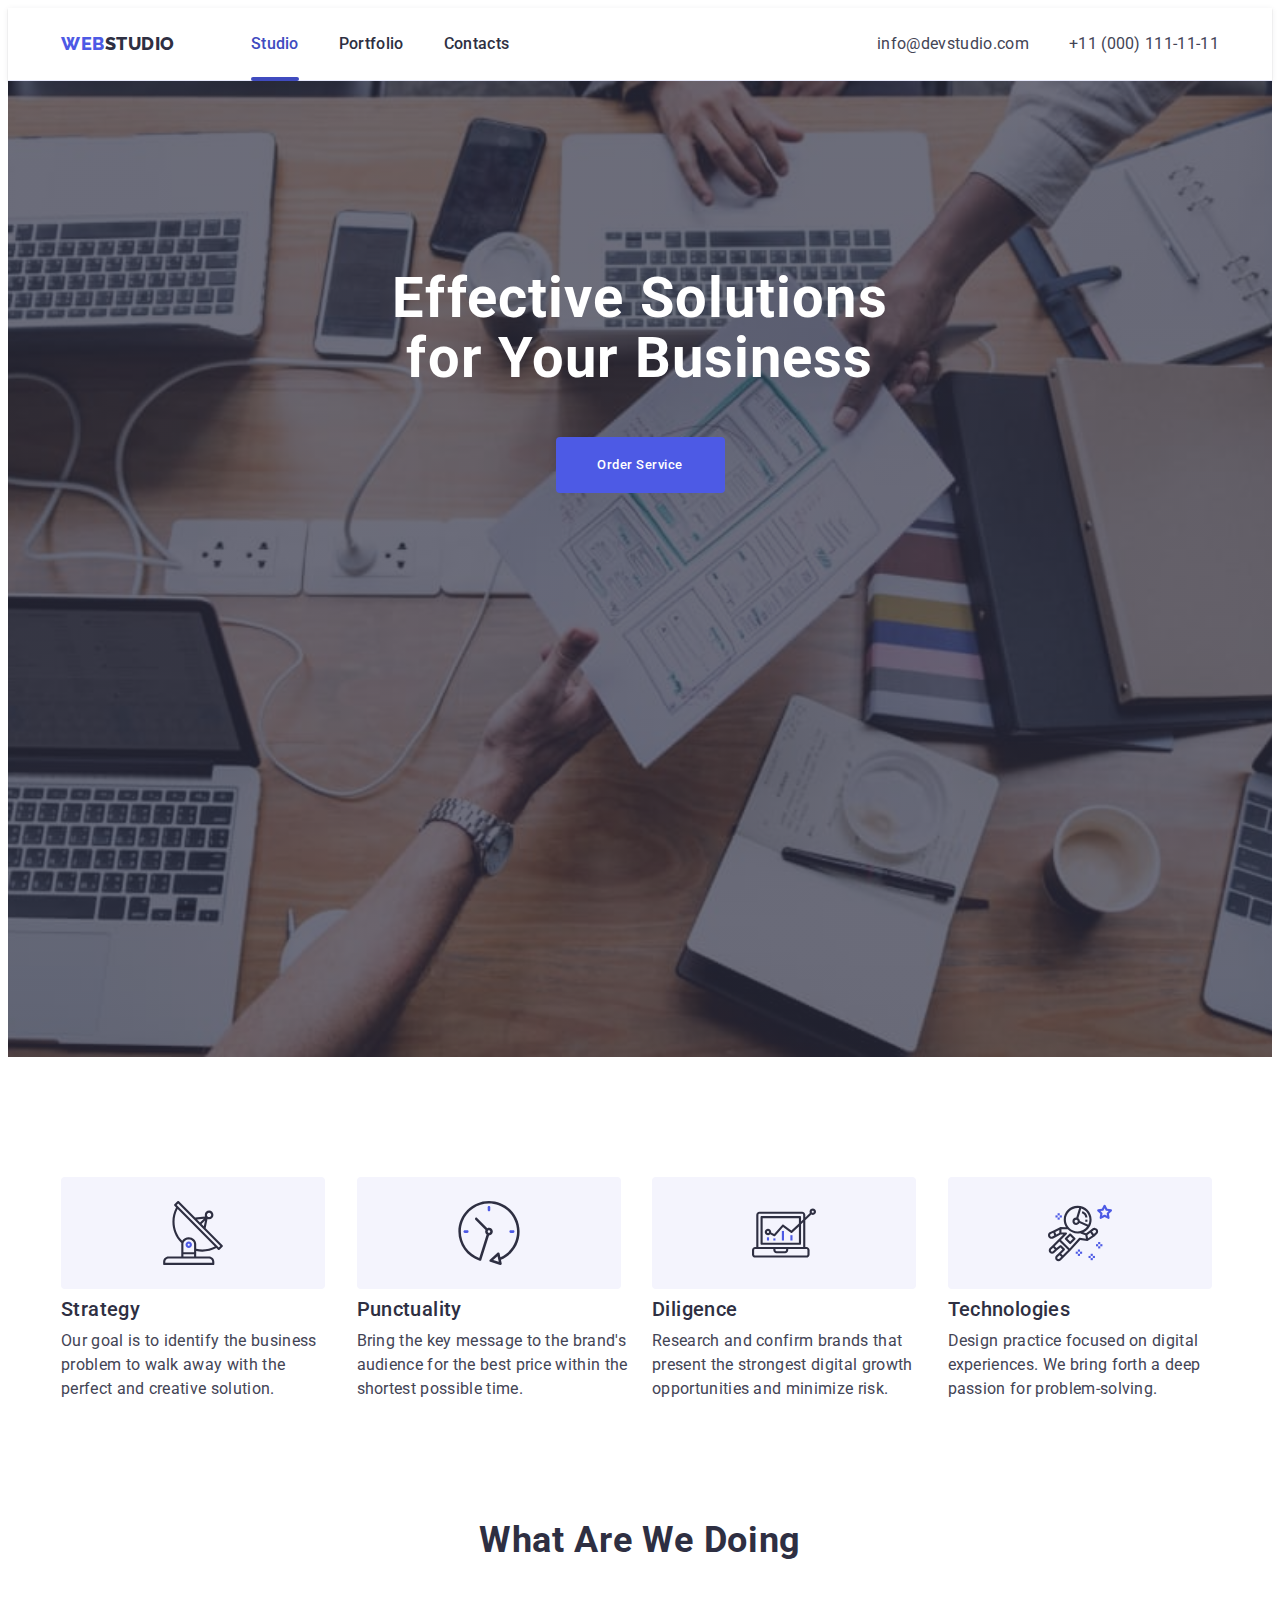
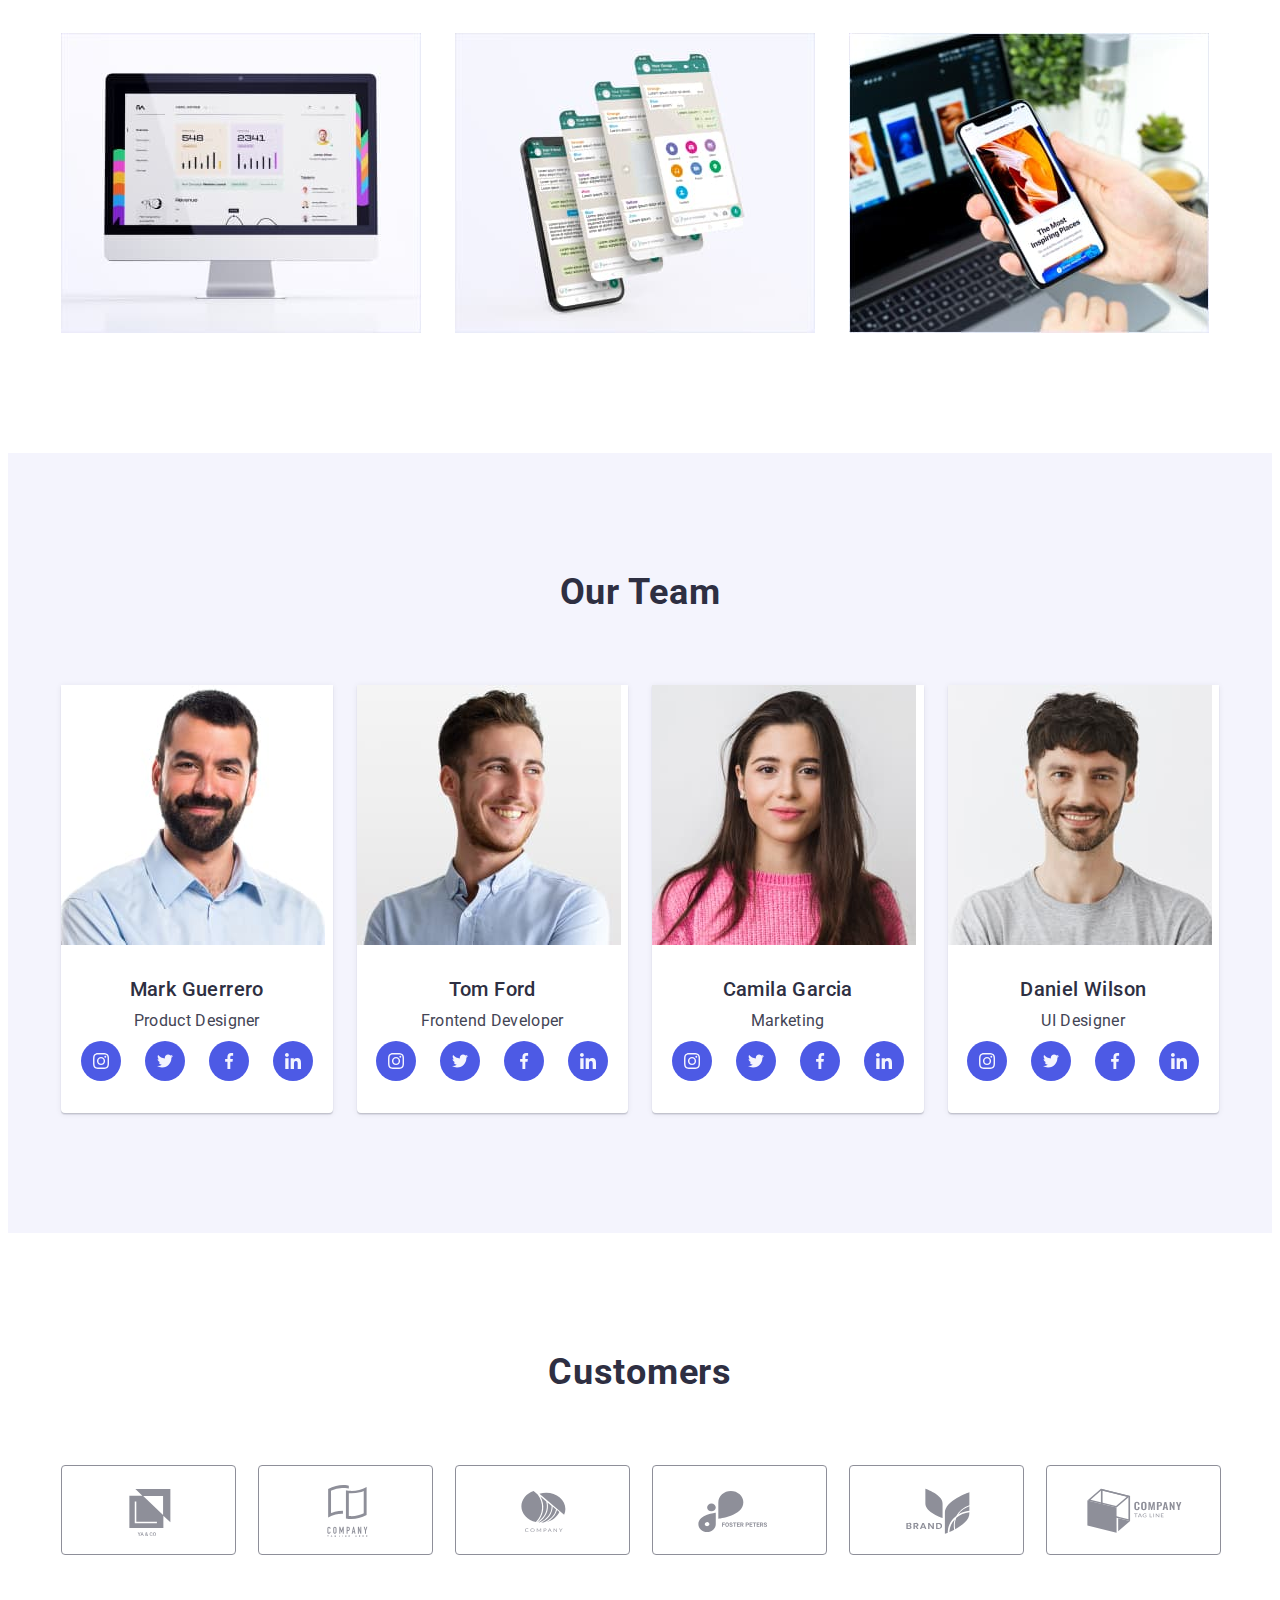
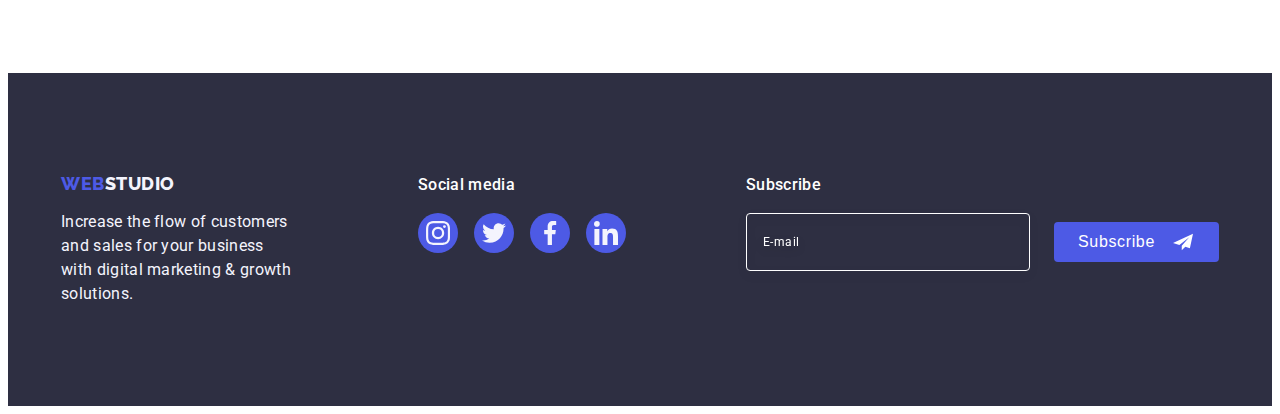
==== commit b6503f26: "hw-version02" ====
--- a/index.html
+++ b/index.html
@@ -387,12 +387,11 @@
             </div>
 
             <div class="modal-footer">
+                <p class="label-title">Subscribe</p>
                 <form class="footer-form">
-                    <label for="footer-email" class="label-title">Subscribe</label>
-
                     <div class="footer-modal">
-                        <input type="email" name="footer-email" id="footer-email" class="footer-input"
-                            placeholder="E-mail">
+                        <label>
+                            <input type="email" name="footer-email" class="footer-input" placeholder="E-mail"> </label>
                         <button type="submit" class="footer-btn">Subscribe
                             <svg class="icons-send" width="24" height="20">
                                 <use href="./images/icons.svg#icon-send"></use>
@@ -409,8 +408,8 @@
     <div class="backdrop is-hidden" data-modal>
         <div class="modal">
             <button type="button" class="modal-button" data-modal-close>
-                <svg class="icon-modal" width="24" height="24">
-                    <use href="./images/symbol-defs.svg#icon-vector"></use>
+                <svg class="icon-modal" width="8" height="8">
+                    <use href="./images/icons.svg#icon-vector"></use>
                 </svg>
             </button>
             <p class="modal-title">Leave your contacts and we will call you back</p>
--- a/css/styles.css
+++ b/css/styles.css
@@ -446,14 +446,16 @@
 .footer-input {
 }
 .footer-form {
+  display: flex;
 }
 .label-title {
+  display: block;
   font-weight: 500;
   font-size: 16px;
   line-height: 1.5;
   letter-spacing: 0.02em;
   color: var(--white-color);
-  /* margin-bottom: 16px; */
+  margin-bottom: 16px;
 }
 .footer-modal {
   display: flex;
@@ -650,7 +652,10 @@
   box-shadow: 0px 1px 1px rgba(0, 0, 0, 0.14), 0px 1px 3px rgba(0, 0, 0, 0.12),
     0px 2px 1px rgba(0, 0, 0, 0.2);
   border-radius: 4px;
-  padding: 24px;
+  padding-top: 72px;
+  padding-left: 24px;
+  padding-right: 24px;
+  padding-bottom: 24px;
 }
 .backdrop.modal .is-hidden {
   transform: translate(-50%, -50%) scale(0);
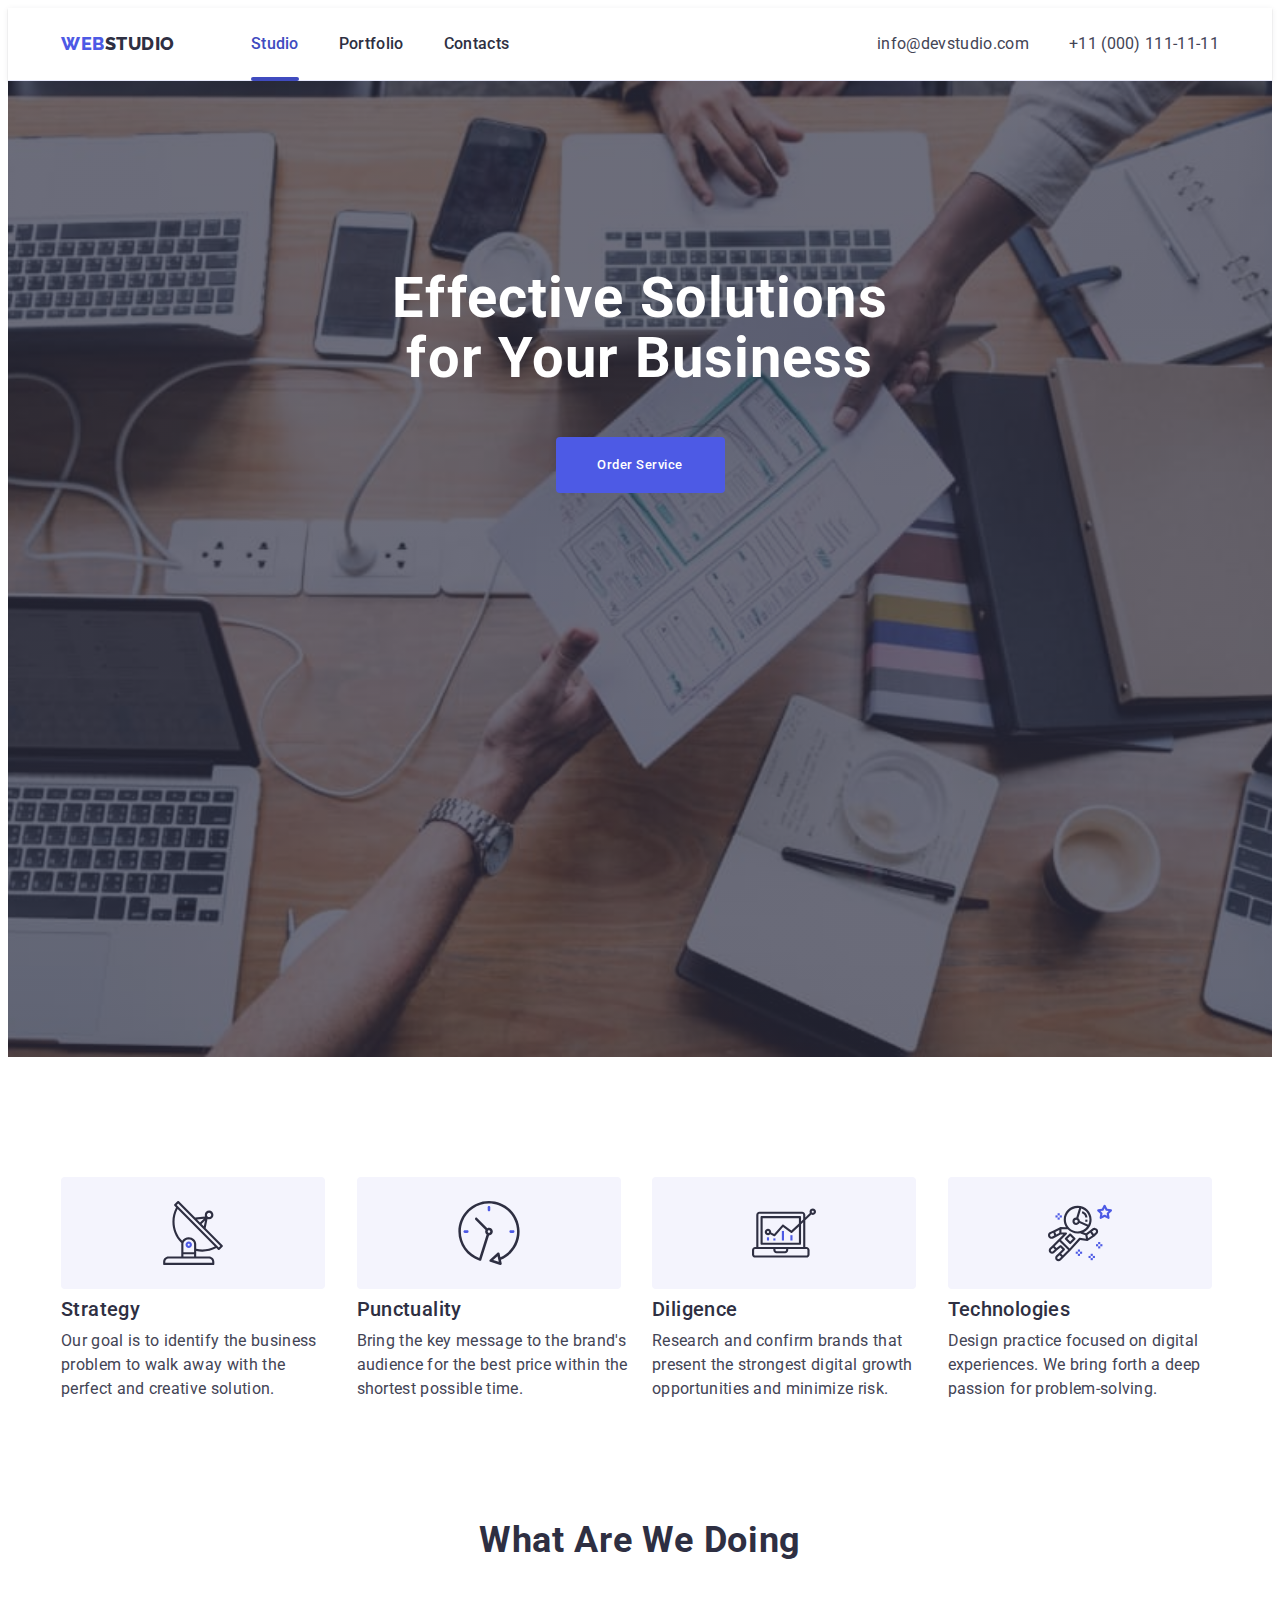
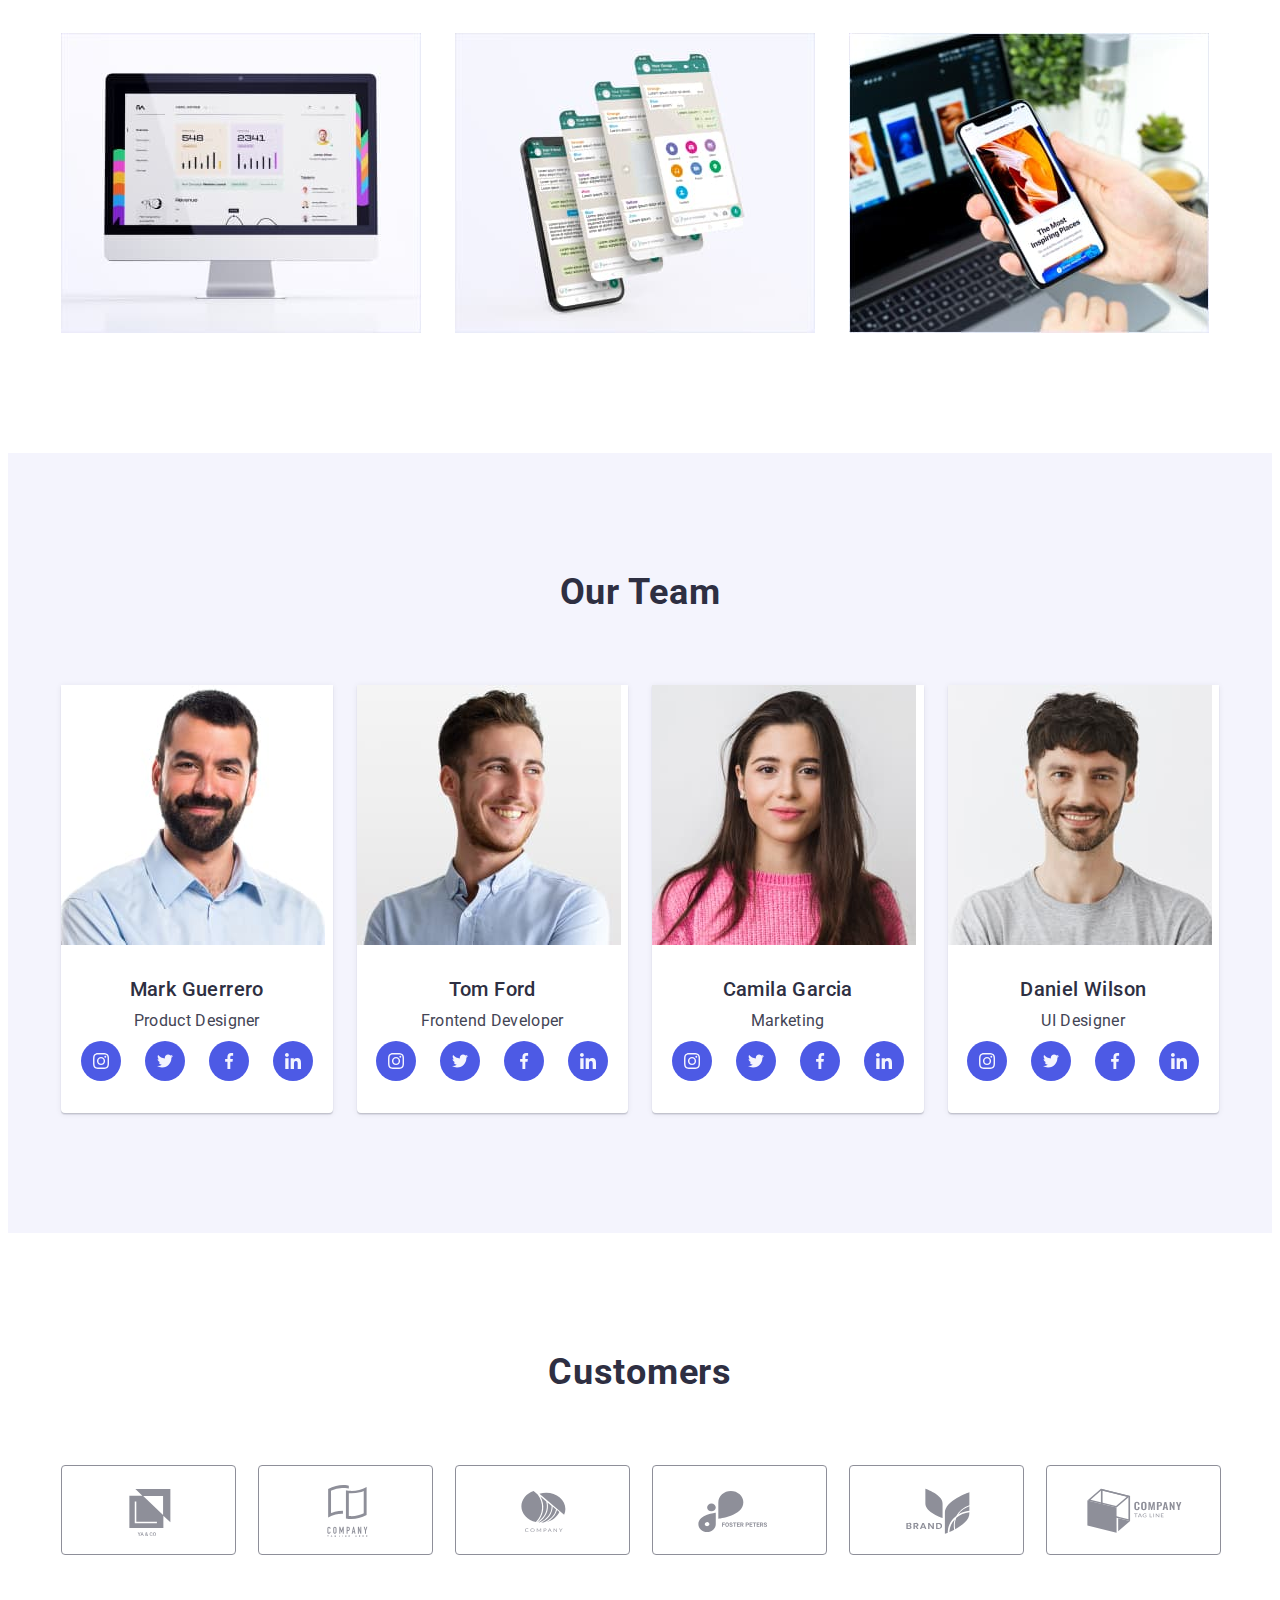
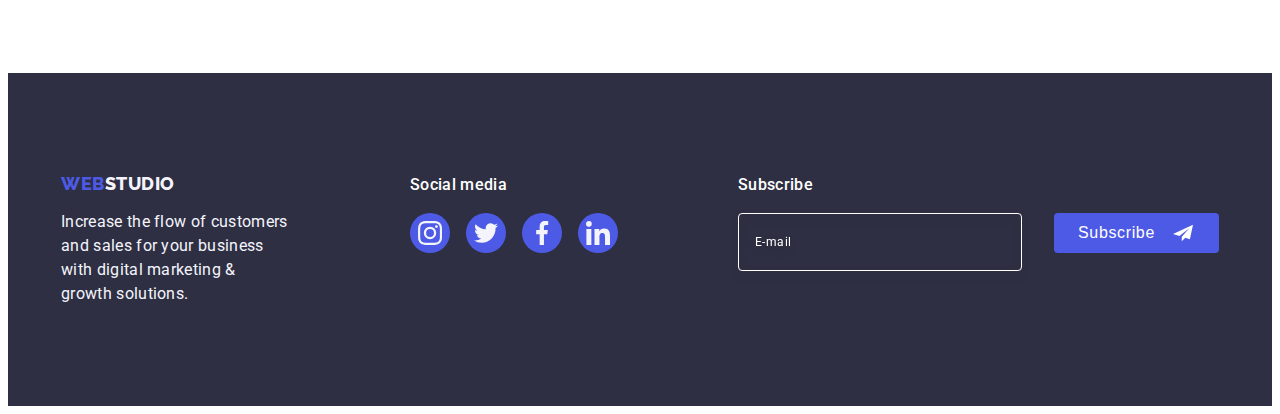
==== commit 3ea67d8c: "hw-03" ====
--- a/index.html
+++ b/index.html
@@ -389,15 +389,15 @@
             <div class="modal-footer">
                 <p class="label-title">Subscribe</p>
                 <form class="footer-form">
-                    <div class="footer-modal">
-                        <label>
-                            <input type="email" name="footer-email" class="footer-input" placeholder="E-mail"> </label>
-                        <button type="submit" class="footer-btn">Subscribe
-                            <svg class="icons-send" width="24" height="20">
-                                <use href="./images/icons.svg#icon-send"></use>
-                            </svg>
-                        </button>
-                    </div>
+                    <!-- <div class="footer-modal"></div> -->
+                    <label>
+                        <input type="email" name="footer-email" class="footer-input" placeholder="E-mail"> </label>
+                    <button type="submit" class="footer-btn">Subscribe
+                        <svg class="icons-send" width="24" height="20">
+                            <use href="./images/icons.svg#icon-send"></use>
+                        </svg>
+                    </button>
+
                 </form>
             </div>
         </div>
--- a/css/styles.css
+++ b/css/styles.css
@@ -447,6 +447,7 @@
 }
 .footer-form {
   display: flex;
+  gap: 24px;
 }
 .label-title {
   display: block;
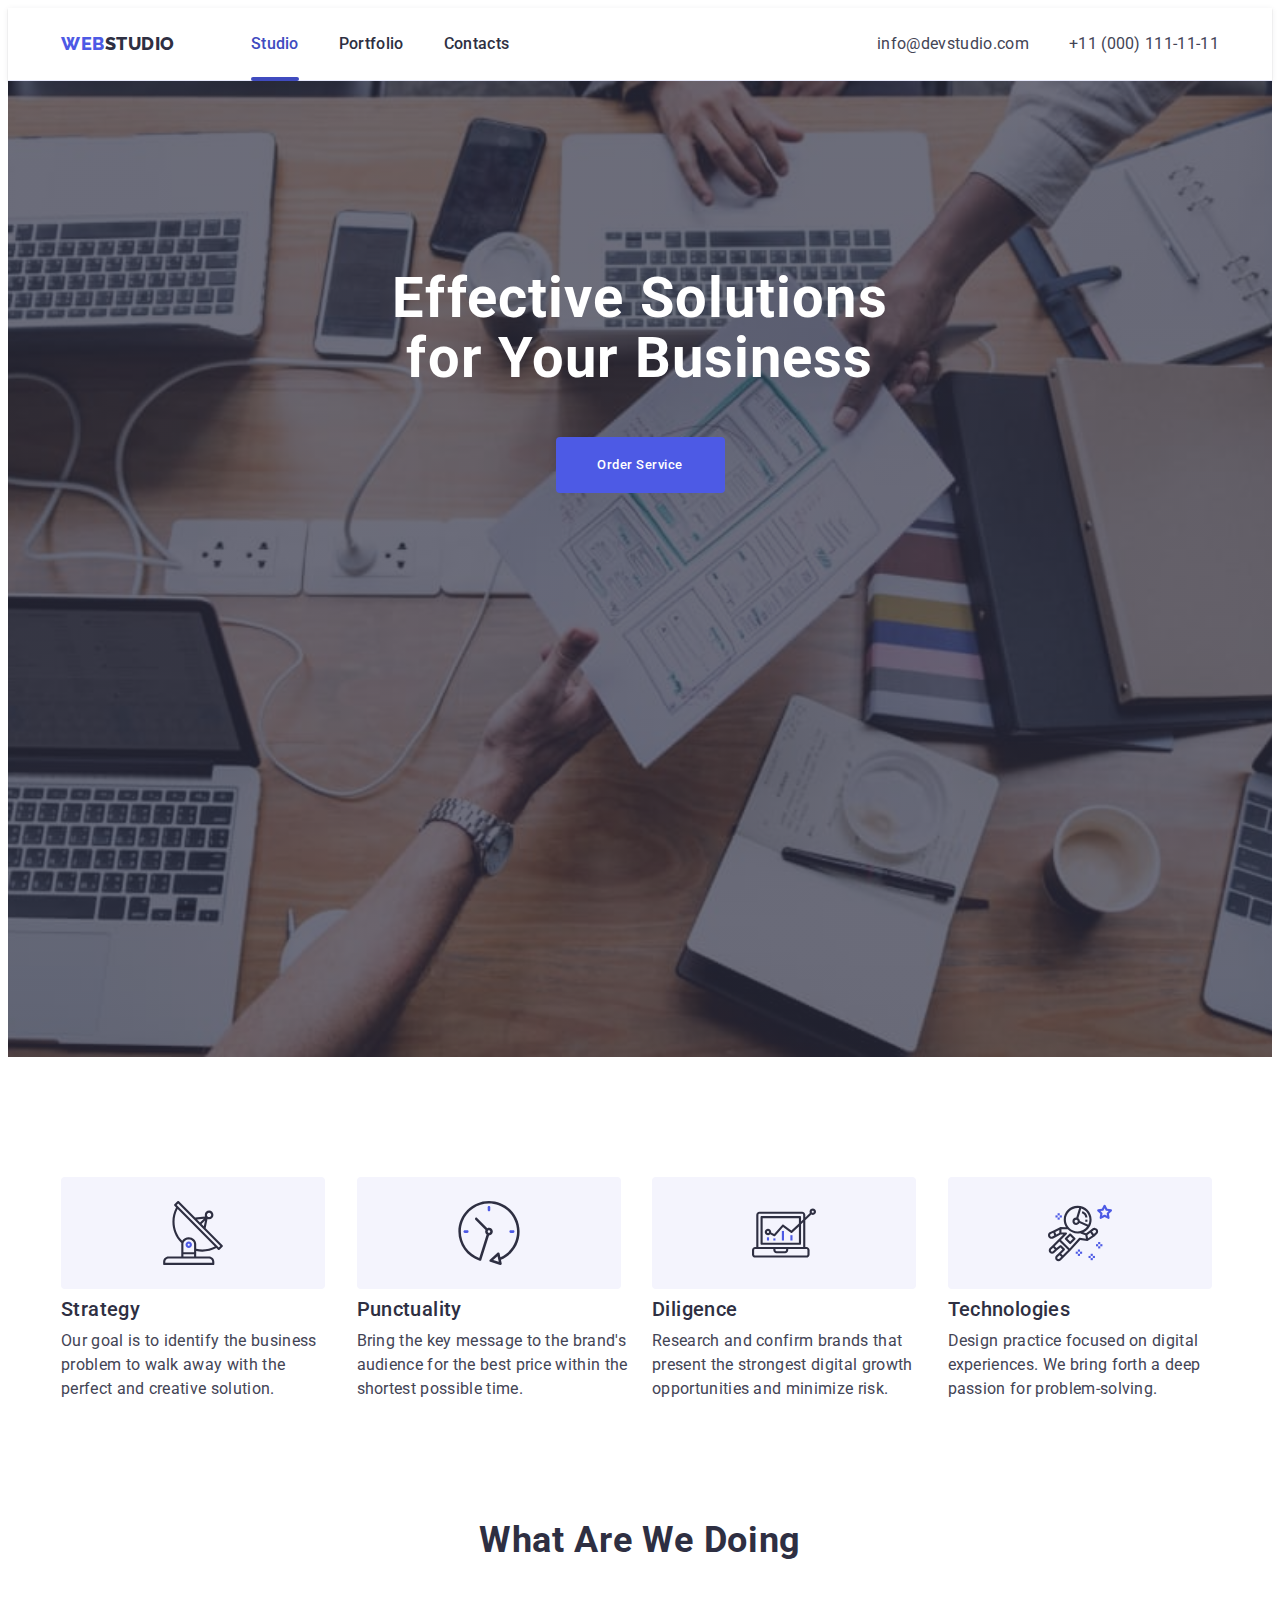
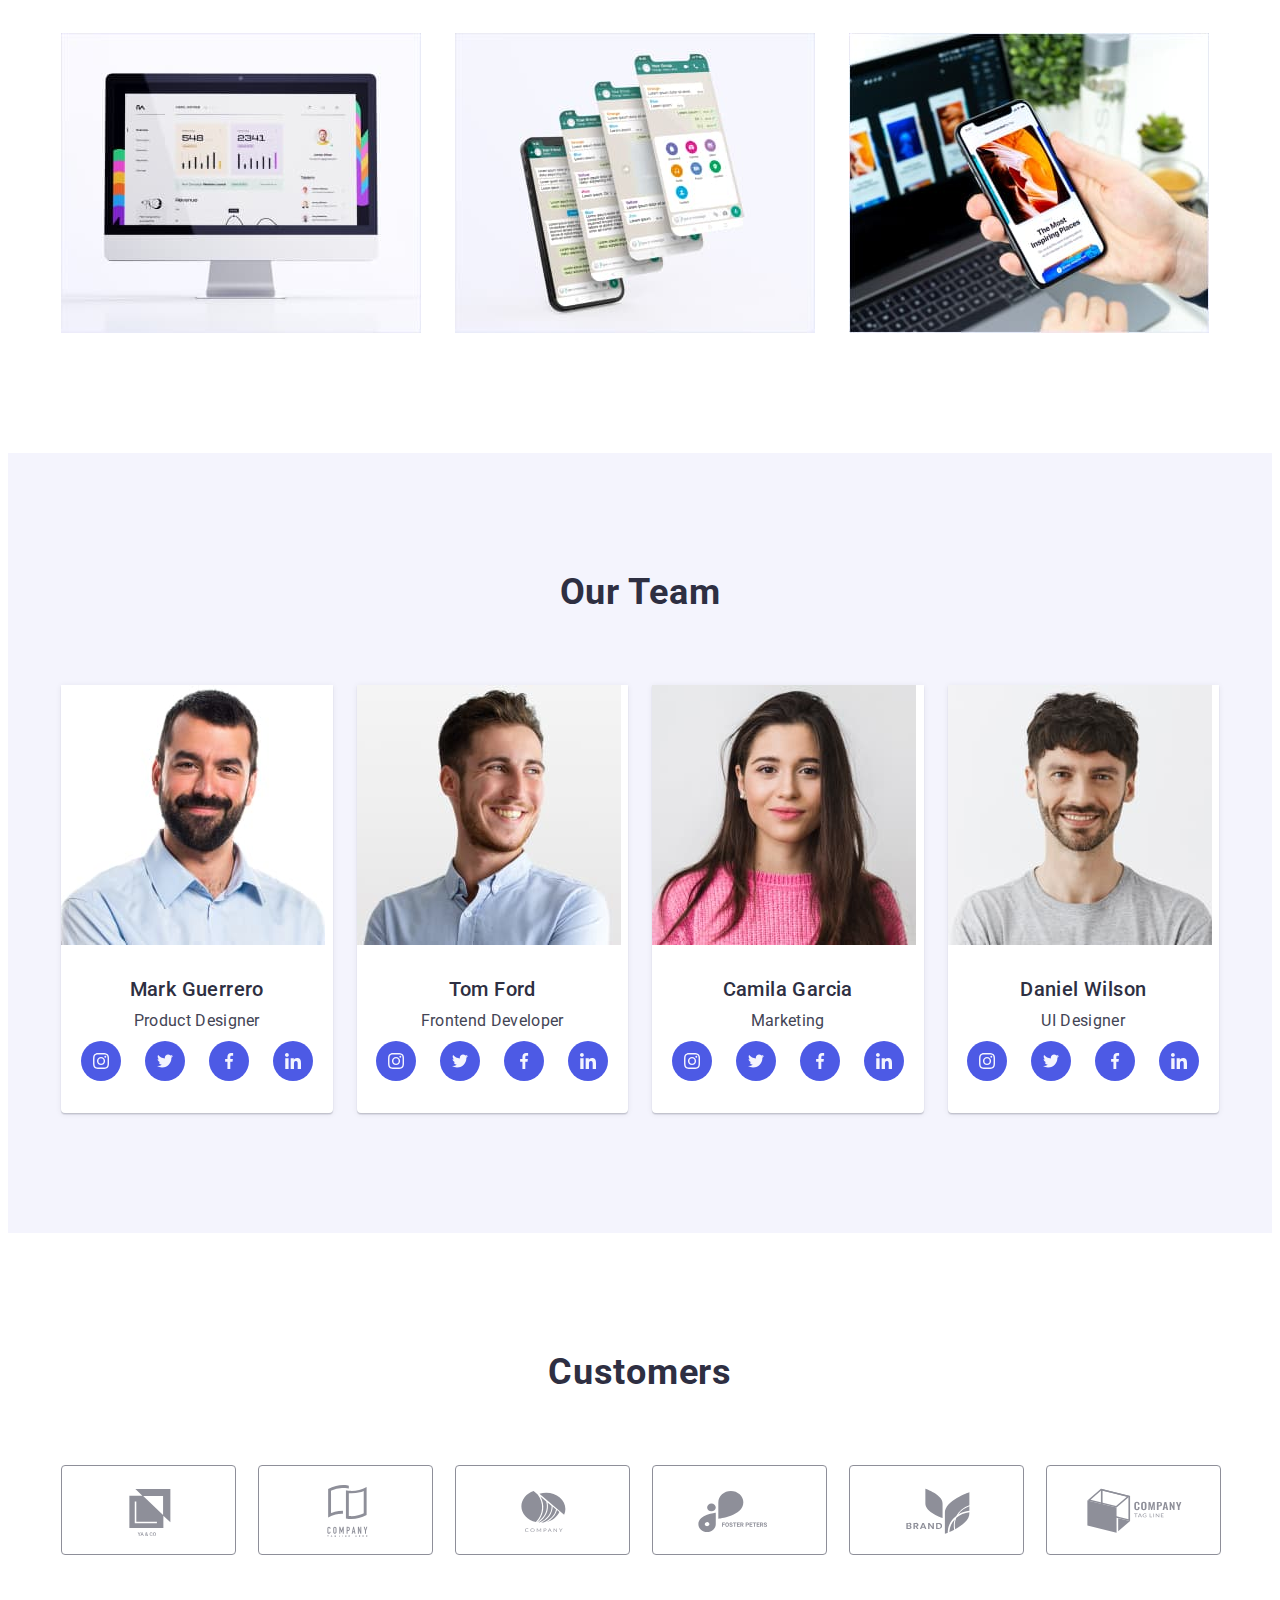
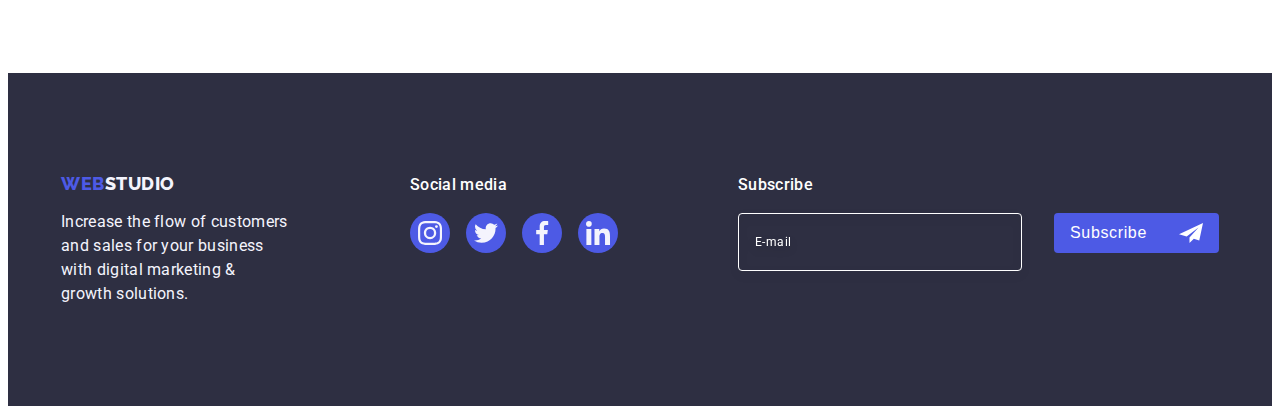
==== commit b96aab4a: "hw-version04" ====
--- a/index.html
+++ b/index.html
@@ -389,11 +389,10 @@
             <div class="modal-footer">
                 <p class="label-title">Subscribe</p>
                 <form class="footer-form">
-                    <!-- <div class="footer-modal"></div> -->
-                    <label>
+                    <label class="footer-label">
                         <input type="email" name="footer-email" class="footer-input" placeholder="E-mail"> </label>
                     <button type="submit" class="footer-btn">Subscribe
-                        <svg class="icons-send" width="24" height="20">
+                        <svg class="icons-send" width="24" height="24">
                             <use href="./images/icons.svg#icon-send"></use>
                         </svg>
                     </button>
@@ -444,20 +443,23 @@
 
 
                 <div class="modal-field">
-                    <label for="modal-text" class="modal-label">Comment</label>
-                    <textarea name="modal-text" placeholder="Text input" class="modal-textarea"></textarea>
+                    <label for="user-comment" class="modal-label">Comment</label>
+                    <textarea name="user-comment" id="user-comment" placeholder="Text input"
+                        class="modal-textarea"></textarea>
                 </div>
-                <div class="modal-field">
-                    <input type="checkbox" name="policy" id="policy" class="input-check visually-hidden" value="true">
-                    <label for="policy" class="check-text "> <span><svg clas="icons-input" width="10" height="8">
+                <div class="modal-check">
+                    <input type="checkbox" name="user-privacy" id="user-privacy" class="input-check visually-hidden"
+                        value="true">
+                    <label for="user-privacy" class="check-text "> <span><svg class="icons-check" width="10" height="8">
                                 <use href="./images/icons.svg#icon-check"></use>
-                            </svg></span> I accept the terms and conditions of the&nbsp;<a href="">Privacy
+                            </svg></span> I accept the terms and conditions of the&nbsp;<a href=""
+                            class="privacy-link">Privacy
                             Policy</a>
                     </label>
                 </div>
+
+                <button type="submit" class="modal-send-btn">Send</button>
             </form>
-            <button typ="submit" class="modal-send-btn">Send</button>
-
         </div>
     </div>
     <script src="./js/modal.js"></script>
--- a/css/styles.css
+++ b/css/styles.css
@@ -471,6 +471,9 @@
   border-radius: 4px;
   filter: drop-shadow(0px 4px 4px rgba(0, 0, 0, 0.15));
   background-color: transparent;
+  font-size: 12px;
+  line-height: 1.5;
+  letter-spacing: 0.04;
   color: var(--white-color);
   padding-left: 16px;
   padding-top: 8px;
@@ -510,6 +513,7 @@
   background-color: var(--ocean-color);
 }
 .icons-send {
+  margin-left: 16px;
   fill: var(--white-color);
 }
 /*------------------------------------------PORTFOLIO-------------------------------------*/
@@ -707,7 +711,7 @@
 .modal-form {
 }
 .modal-field {
-  margin-bottom: 8px;
+  margin-bottom: 16px;
 }
 .modal-label {
   font-size: 12px;
@@ -755,18 +759,20 @@
   border: 1px solid rgba(46, 47, 66, 0.4);
   border-radius: 4px;
   background-color: transparent;
-  padding-top: 8px;
-  padding-left: 16px;
-  padding-right: 16px;
-  /* margin-bottom: 16px; */
+  padding: 8px 16px;
   font-size: 12px;
   line-height: 1.17;
   letter-spacing: 0.04em;
   outline: transparent;
   resize: none;
+  color: rgba(46, 47, 66, 0.4);
+  transition: border-color 250ms cubic-bezier(0.4, 0, 0.2, 1);
 }
 .modal-textarea:focus {
   border-color: var(--primary-color);
+}
+.modal-check {
+  margin-bottom: 24px;
 }
 .input-check {
 }
@@ -803,10 +809,26 @@
 .input-check:focus + .check-text span {
   border-color: var(--ocean-color);
 }
+.icons-check {
+  fill: var(--white-color);
+}
+.icons-input {
+  transition: background-color 250ms cubic-bezier(0.4, 0, 0.2, 1),
+    border 250ms cubic-bezier(0.4, 0, 0.2, 1),
+    fill 250ms cubic-bezier(0.4, 0, 0.2, 1);
+  display: inline-flex;
+}
+.privacy-link {
+}
 .modal-send-btn {
-  font-weight: 500;
-  font-size: 16px;
-  line-height: 1.5;
+  display: block;
+  min-width: 169px;
+  height: 56px;
+  font-family: "Roboto", sans-serif;
+  font-weight: 500;
+  font-size: 16px;
+  line-height: 1.5;
+  letter-spacing: 0.04em;
   color: var(--white-color);
   padding: 16px 32px;
   border-radius: 4px;
